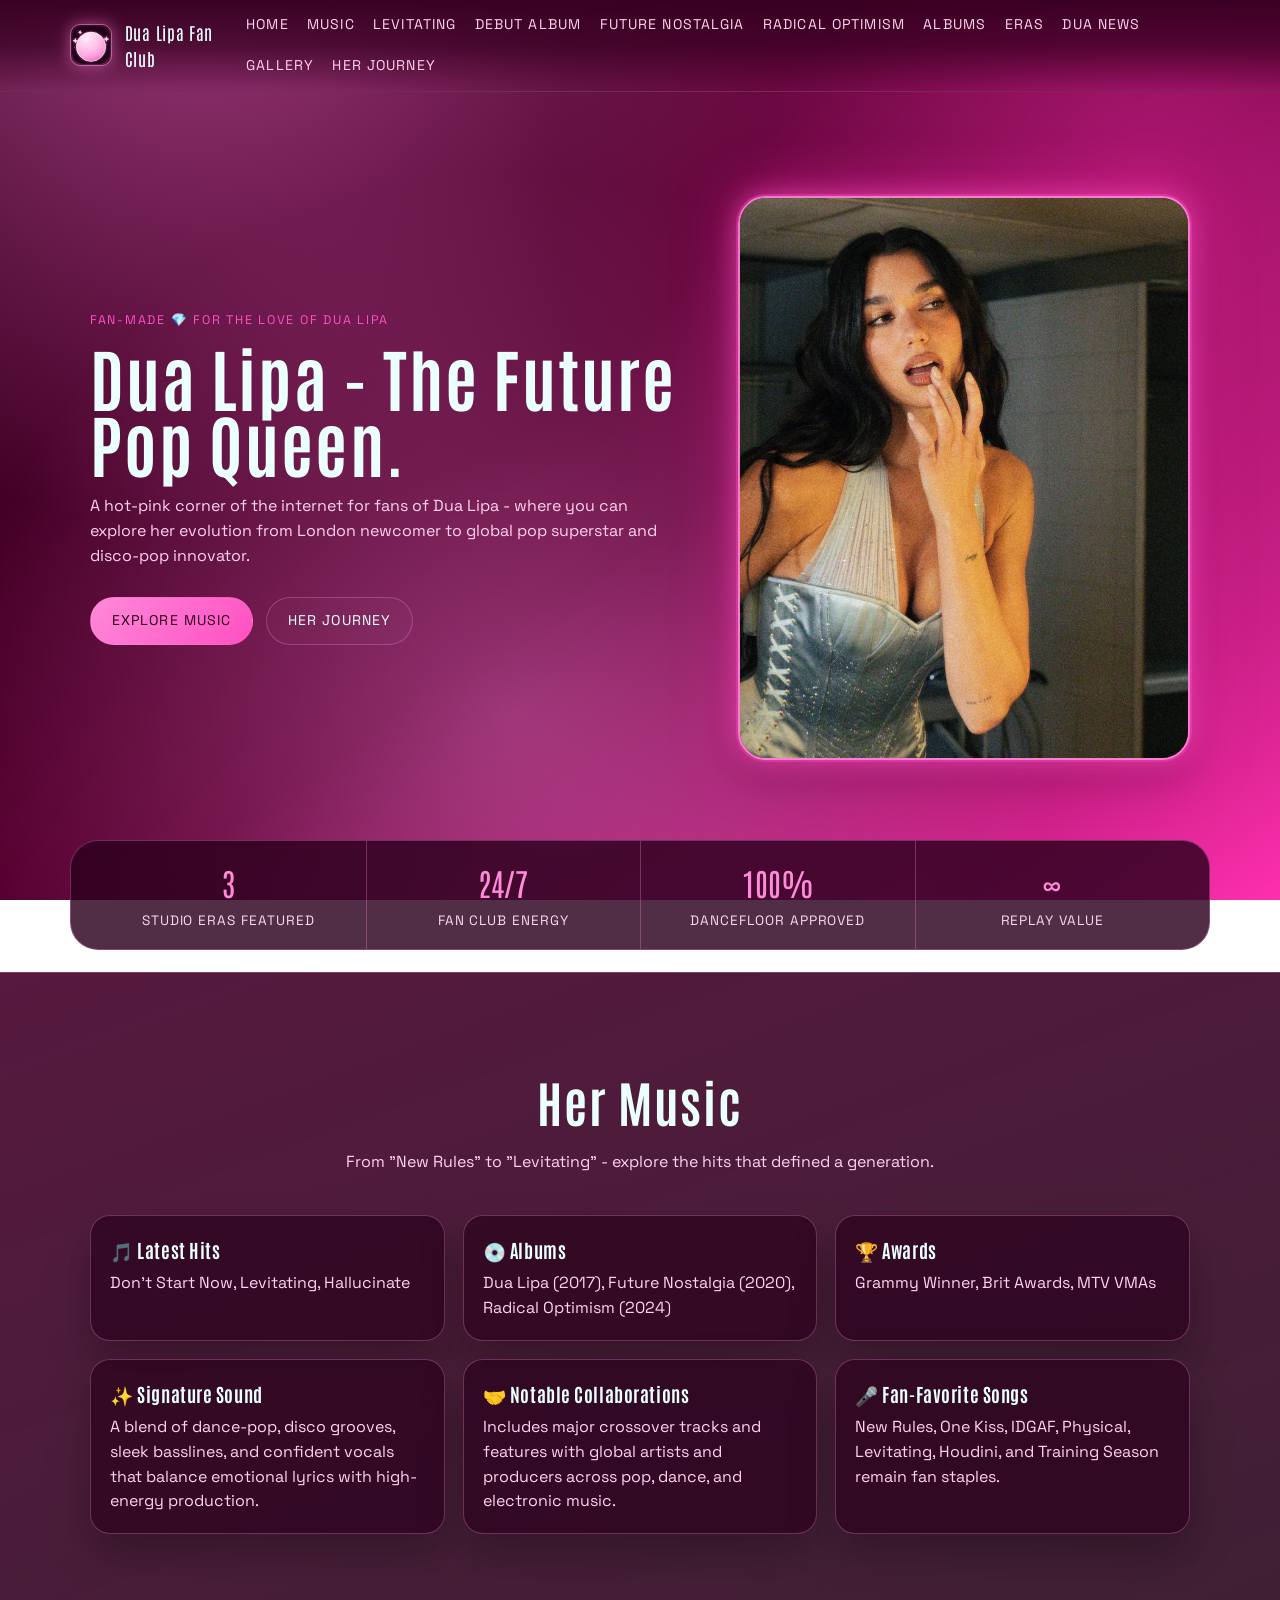
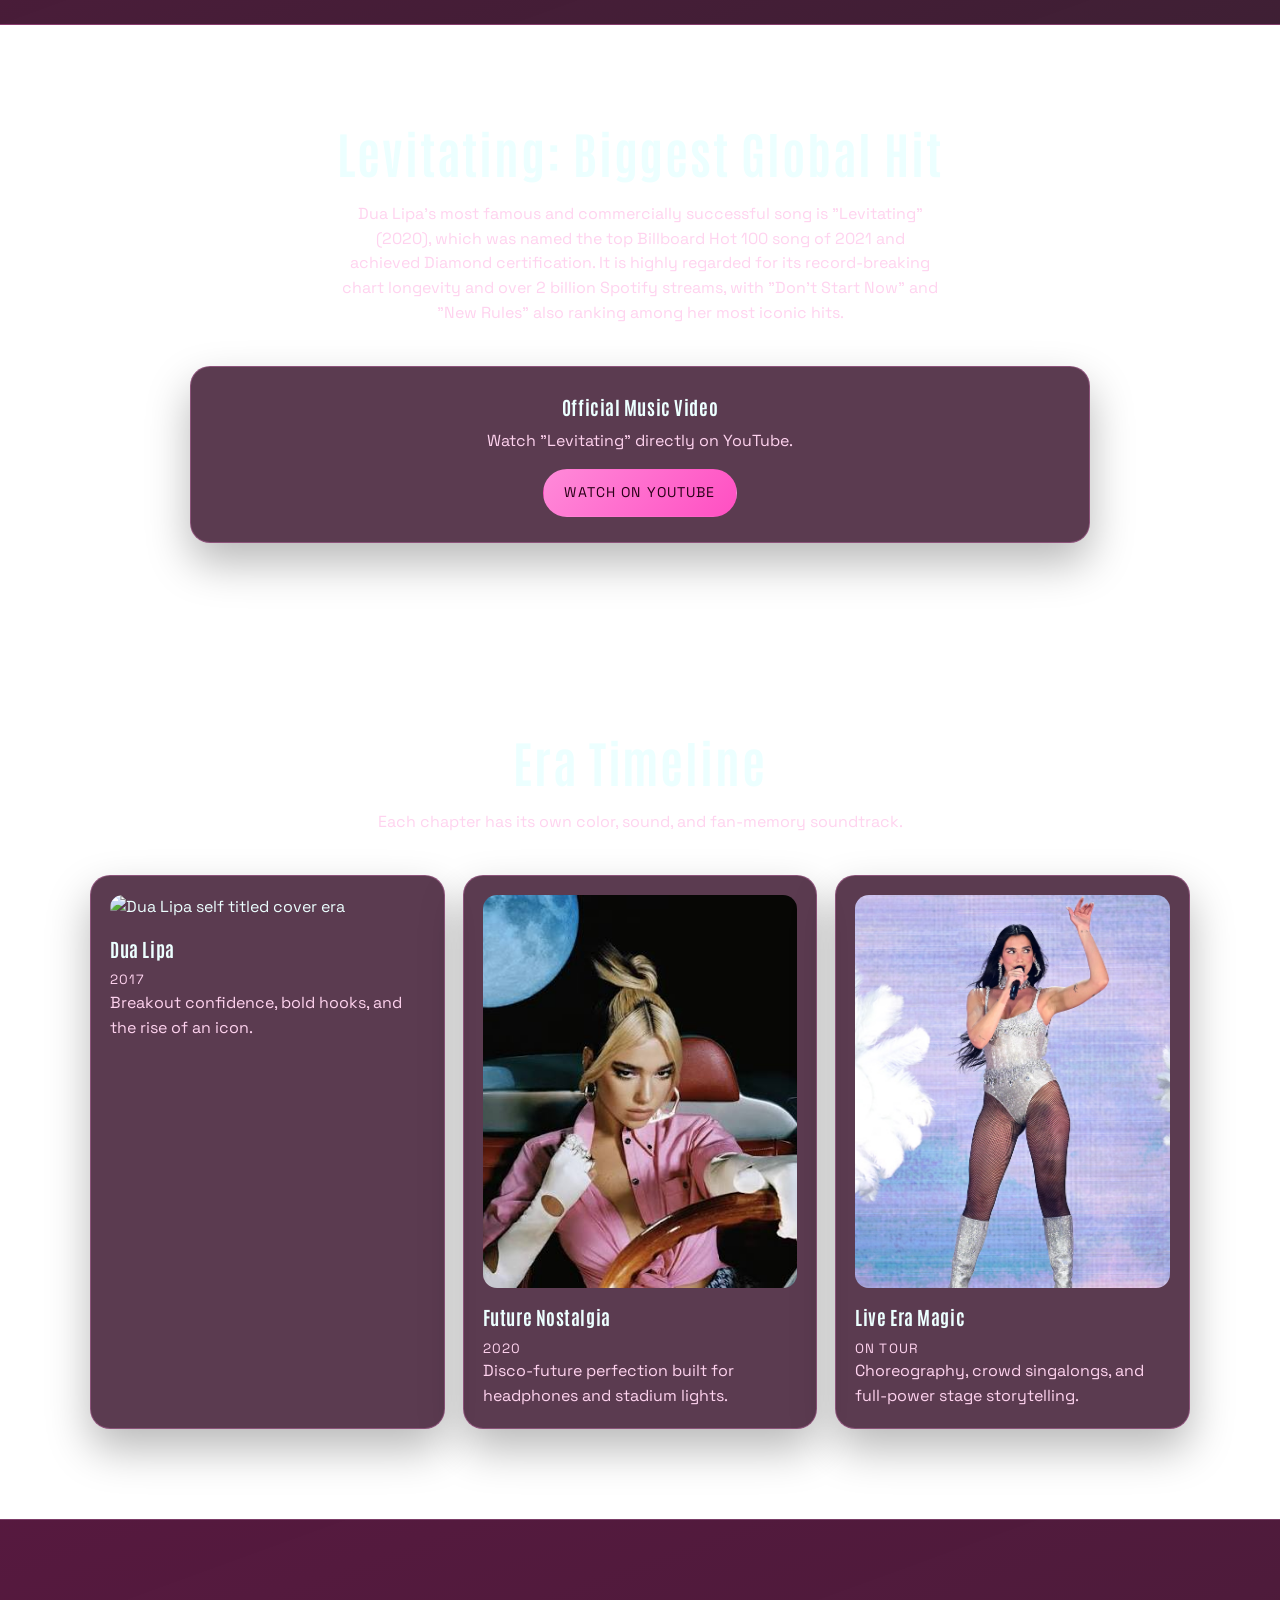
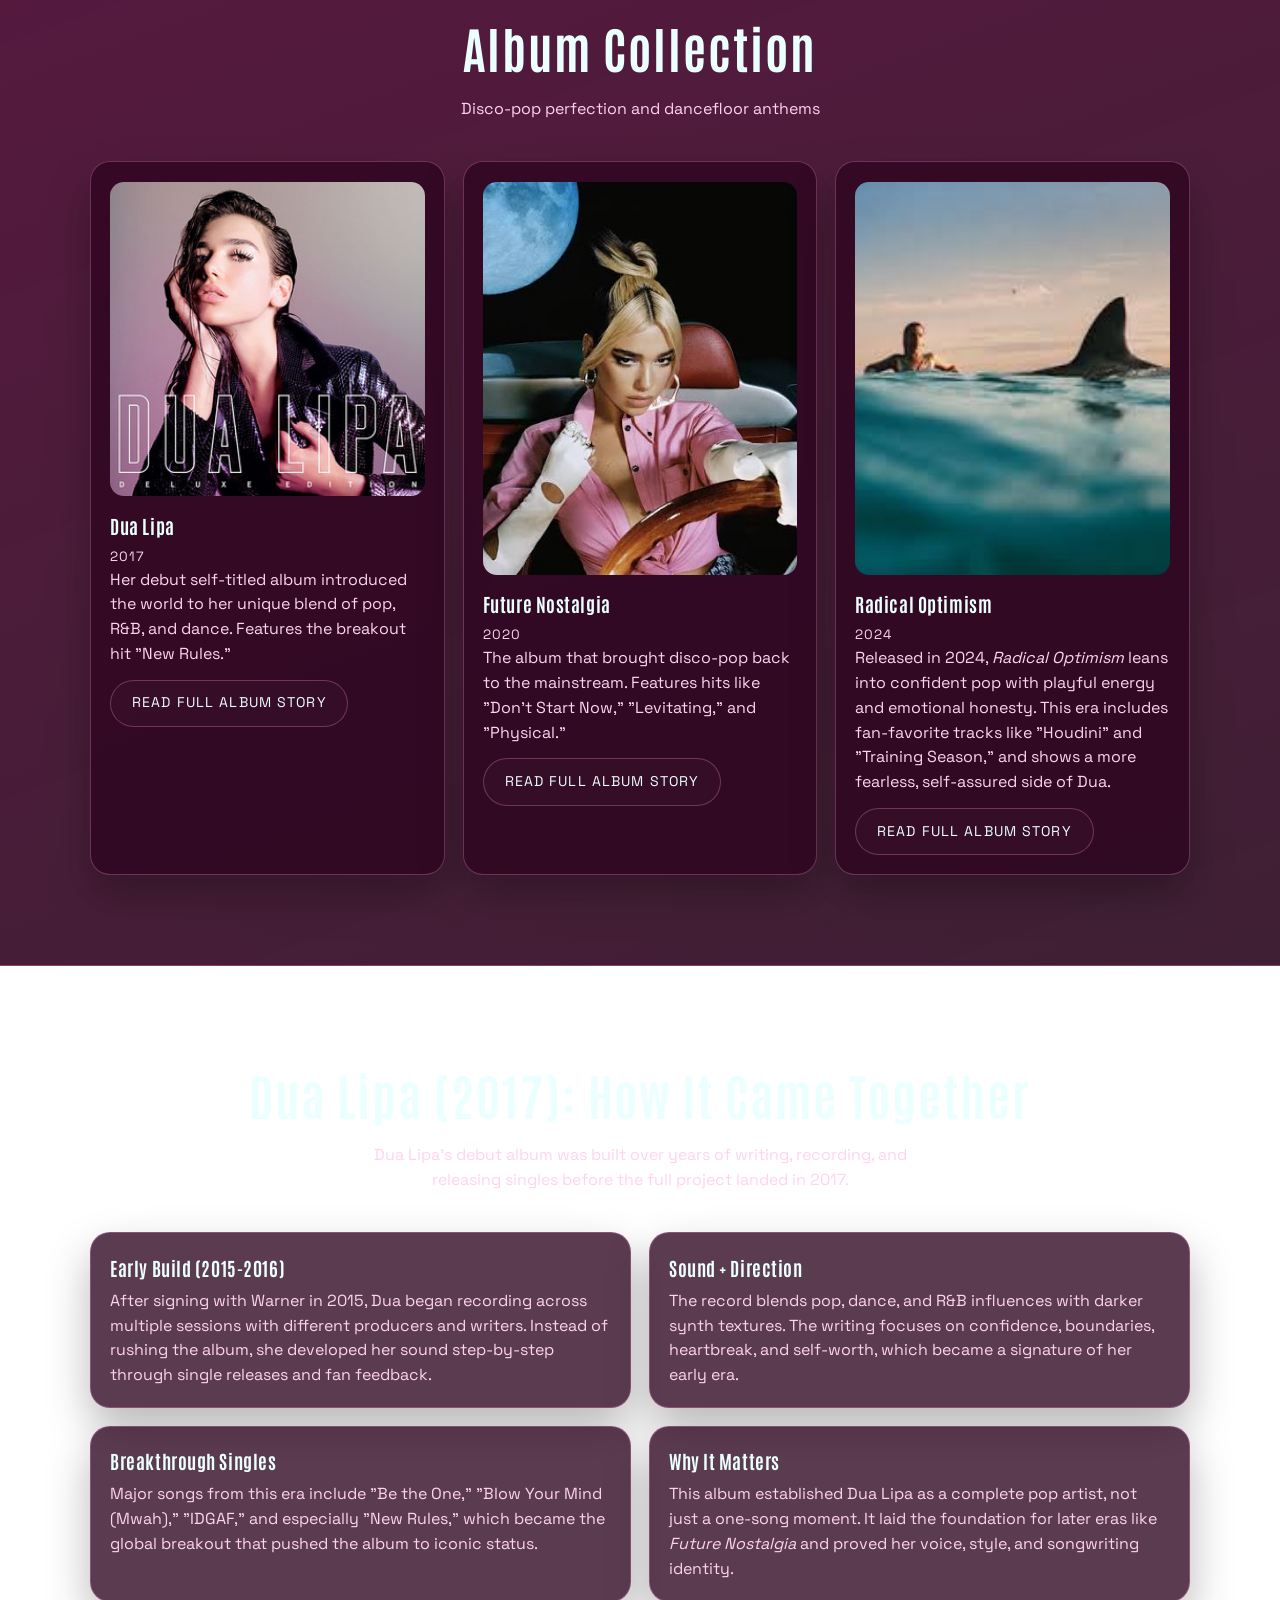
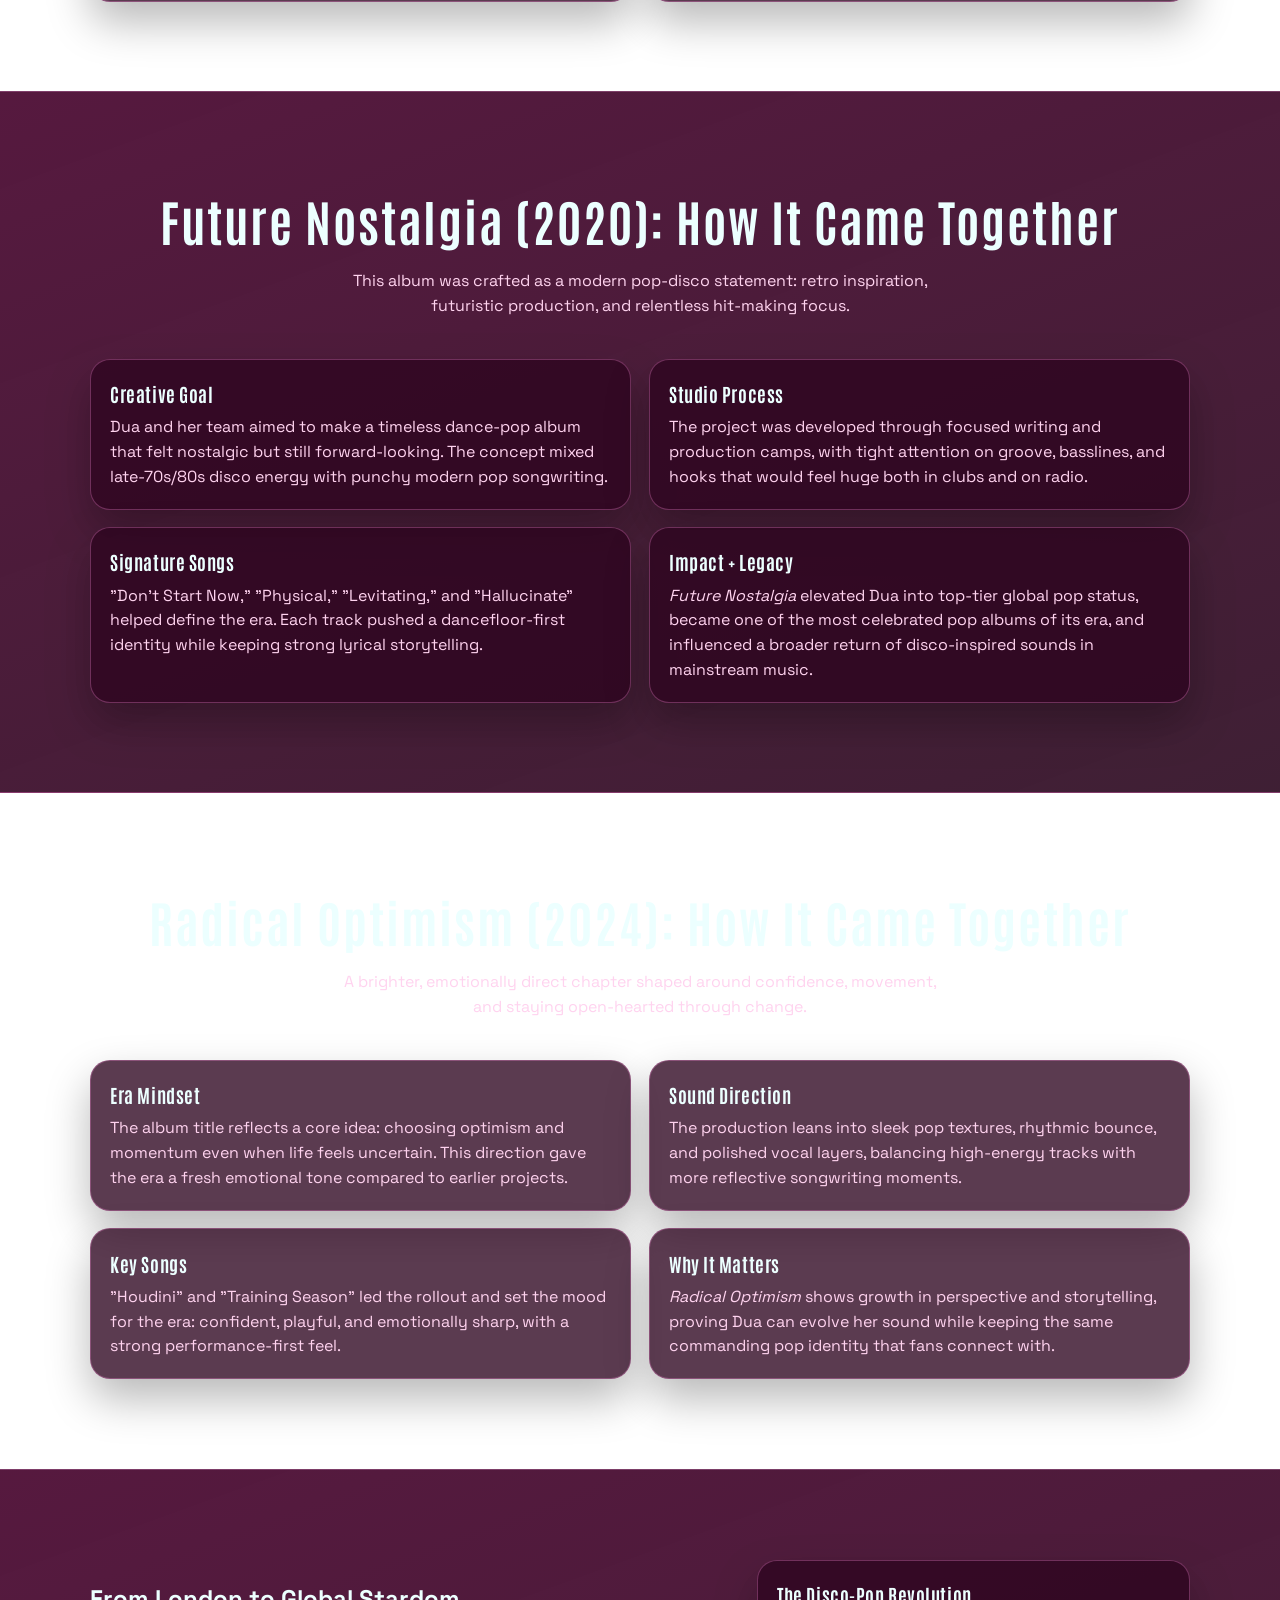
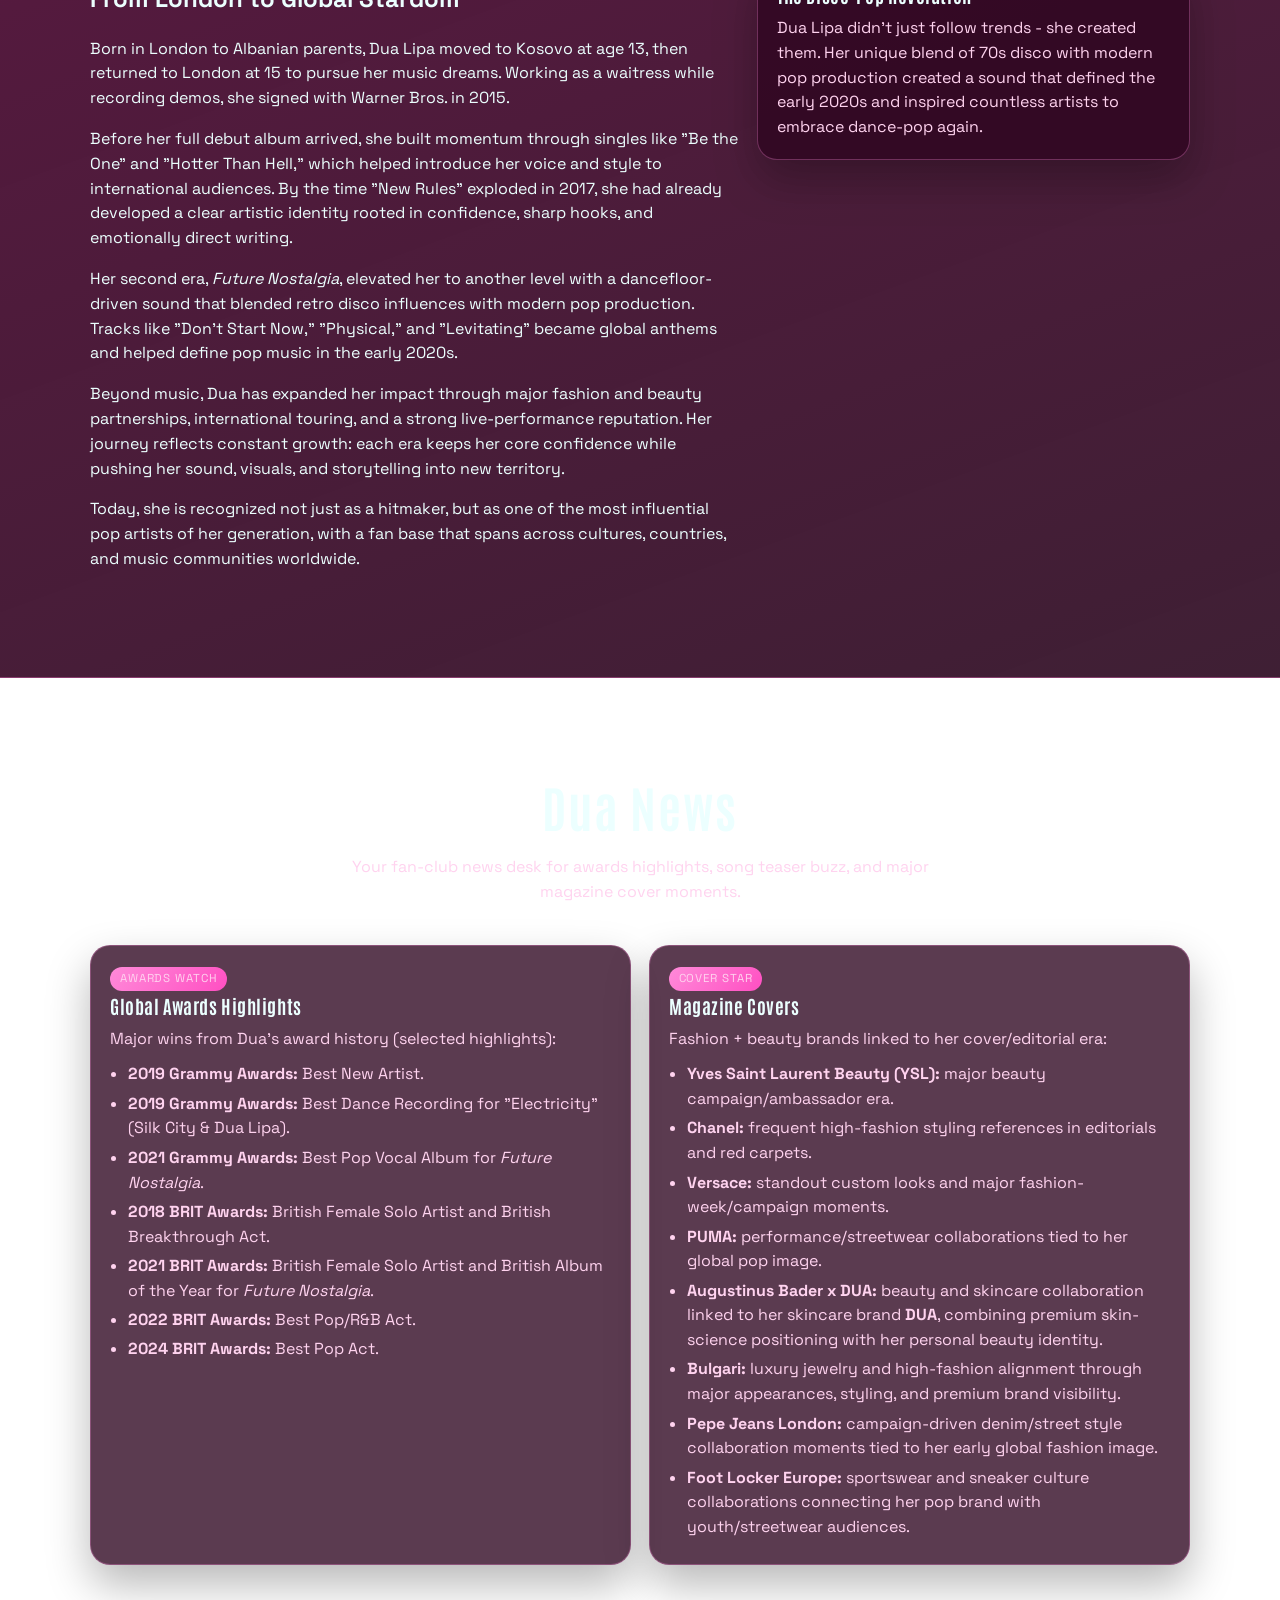
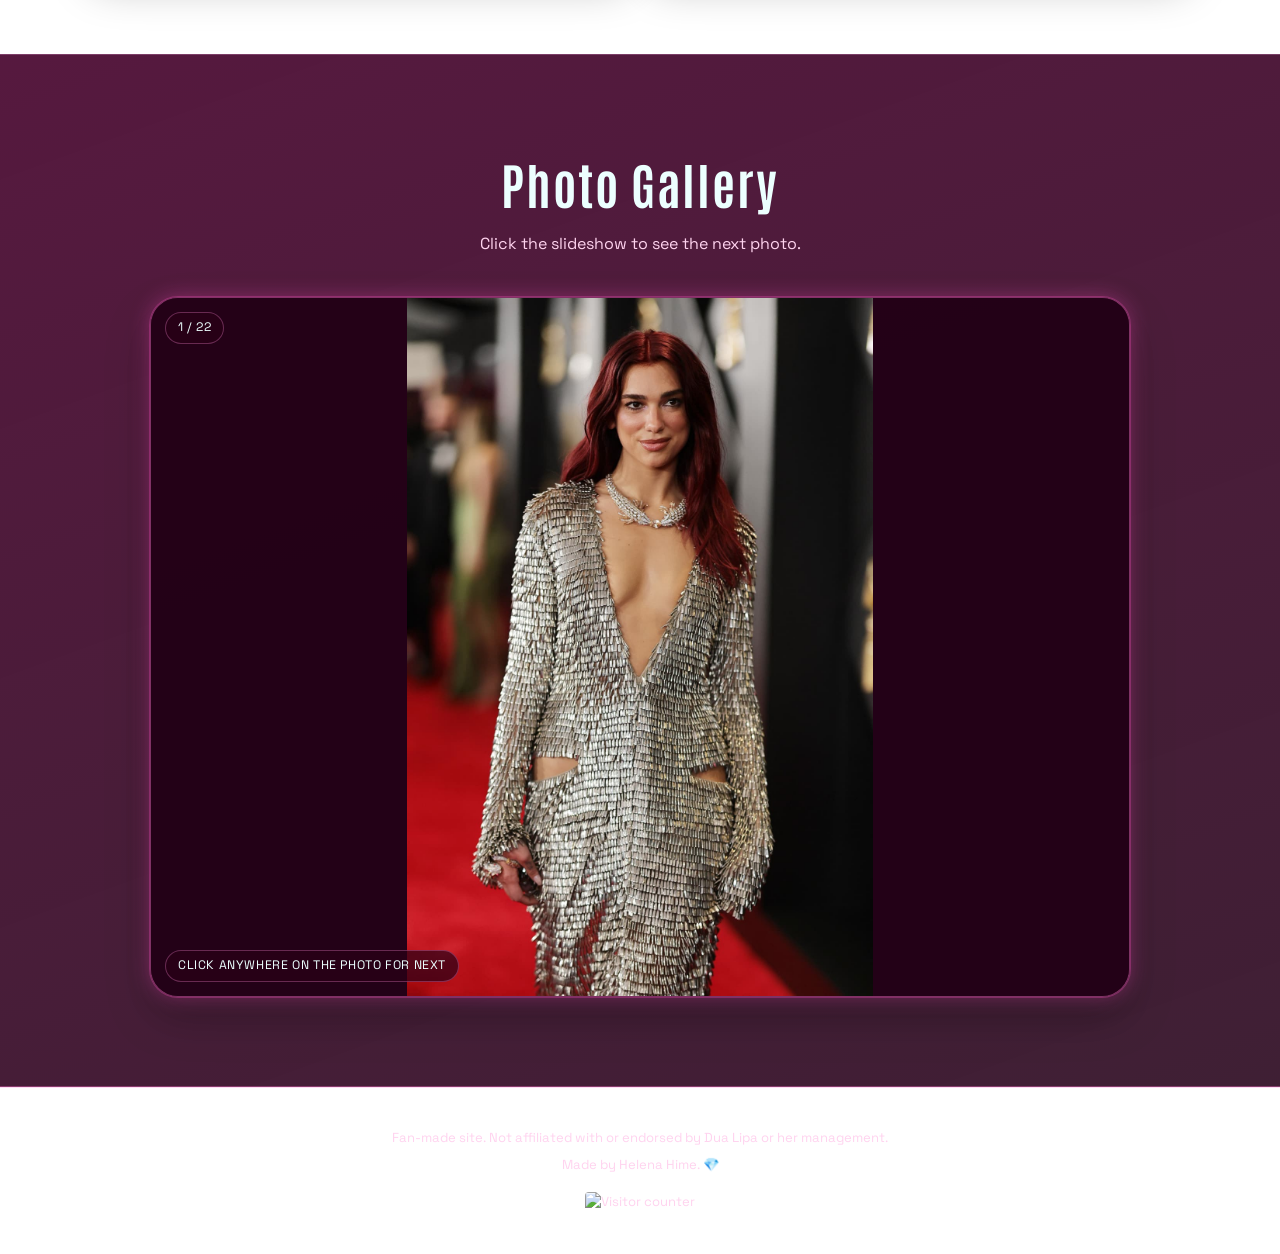
==== dua-lipa-fan-club.html @ 4084bbfb "Launch Dua Lipa fan club site Co-Authored-By: Claude Sonnet 4.6 <noreply@anthropic.com>" ====
<!DOCTYPE html>
<html lang="en">
  <head>
    <meta charset="UTF-8" />
    <meta name="viewport" content="width=device-width, initial-scale=1" />
    <title>Dua Lipa Fan Club</title>
    <meta
      name="description"
      content="A turquoise blue fan-made home for Dua Lipa fans. Explore her music journey, albums, and join the global fan community."
    />
    <link rel="icon" type="image/svg+xml" href="dua-lipa-symbol.svg" />
    <link rel="preconnect" href="https://fonts.googleapis.com" />
    <link rel="preconnect" href="https://fonts.gstatic.com" crossorigin />
    <link
      href="https://fonts.googleapis.com/css2?family=Antonio:wght@400;600;700&family=Space+Grotesk:wght@400;500;700&display=swap"
      rel="stylesheet"
    />
    <link rel="stylesheet" href="dua-lipa-styles.css" />
  </head>
  <body>
    <header class="site-header">
      <div class="container header-inner">
        <div class="logo">
          <img class="logo-mark" src="dua-lipa-symbol.svg" alt="Disco ball icon" />
          <span class="logo-text">Dua Lipa Fan Club</span>
        </div>
        <nav class="nav">
          <a href="#home">Home</a>
          <a href="#music">Music</a>
          <a href="#levitating">Levitating</a>
          <a href="#self-titled-info">Debut Album</a>
          <a href="#future-nostalgia-info">Future Nostalgia</a>
          <a href="#radical-optimism-info">Radical Optimism</a>
          <a href="#albums">Albums</a>
          <a href="#eras">Eras</a>
          <a href="#dua-news">Dua News</a>
          <a href="#gallery">Gallery</a>
          <a href="#journey">Her Journey</a>
        </nav>
      </div>
    </header>

    <main>
      <!-- Hero -->
      <section id="home" class="hero">
        <div class="container hero-inner">
          <div class="hero-text">
            <p class="eyebrow">Fan-made 💎 For the love of Dua Lipa</p>
            <h1>Dua Lipa - The Future Pop Queen.</h1>
            <p class="hero-subtitle">
              A hot-pink corner of the internet for fans of Dua Lipa - where you can explore her
              evolution from London newcomer to global pop superstar and disco-pop innovator.
            </p>
            <div class="hero-actions">
              <a href="#music" class="btn btn-primary">Explore Music</a>
              <a href="#journey" class="btn btn-ghost">Her Journey</a>
            </div>
          </div>
          <div class="hero-card">
            <div class="hero-image">
              <img
                src="newduapic.jpg"
                alt="Dua Lipa"
              />
            </div>
          </div>
        </div>
      </section>

      <section class="hype-strip">
        <div class="container hype-strip-inner">
          <article class="hype-item">
            <p class="hype-value">3</p>
            <p class="hype-label">Studio Eras Featured</p>
          </article>
          <article class="hype-item">
            <p class="hype-value">24/7</p>
            <p class="hype-label">Fan Club Energy</p>
          </article>
          <article class="hype-item">
            <p class="hype-value">100%</p>
            <p class="hype-label">Dancefloor Approved</p>
          </article>
          <article class="hype-item">
            <p class="hype-value">∞</p>
            <p class="hype-label">Replay Value</p>
          </article>
        </div>
      </section>

      <!-- Music Section -->
      <section id="music" class="section section-alt">
        <div class="container">
          <div class="section-header">
            <h2>Her Music</h2>
            <p>
              From "New Rules" to "Levitating" - explore the hits that defined a generation.
            </p>
          </div>
          <div class="music-grid">
            <div class="music-card">
              <h3>🎵 Latest Hits</h3>
              <p>Don't Start Now, Levitating, Hallucinate</p>
            </div>
            <div class="music-card">
              <h3>💿 Albums</h3>
              <p>Dua Lipa (2017), Future Nostalgia (2020), Radical Optimism (2024)</p>
            </div>
            <div class="music-card">
              <h3>🏆 Awards</h3>
              <p>Grammy Winner, Brit Awards, MTV VMAs</p>
            </div>
            <div class="music-card">
              <h3>✨ Signature Sound</h3>
              <p>
                A blend of dance-pop, disco grooves, sleek basslines, and confident vocals
                that balance emotional lyrics with high-energy production.
              </p>
            </div>
            <div class="music-card">
              <h3>🤝 Notable Collaborations</h3>
              <p>
                Includes major crossover tracks and features with global artists and
                producers across pop, dance, and electronic music.
              </p>
            </div>
            <div class="music-card">
              <h3>🎤 Fan-Favorite Songs</h3>
              <p>
                New Rules, One Kiss, IDGAF, Physical, Levitating, Houdini,
                and Training Season remain fan staples.
              </p>
            </div>
          </div>
        </div>
      </section>

      <section id="levitating" class="section">
        <div class="container">
          <div class="section-header">
            <h2>Levitating: Biggest Global Hit</h2>
            <p>
              Dua Lipa's most famous and commercially successful song is "Levitating" (2020), which was named the top Billboard Hot 100 song of 2021 and achieved Diamond certification. It is highly regarded for its record-breaking chart longevity and over 2 billion Spotify streams, with "Don't Start Now" and "New Rules" also ranking among her most iconic hits.
            </p>
          </div>
          <div class="video-feature">
            <div class="video-link-card">
              <h3>Official Music Video</h3>
              <p>Watch "Levitating" directly on YouTube.</p>
              <a
                class="btn btn-primary"
                href="https://www.youtube.com/watch?v=TUVcZfQe-Kw"
                target="_blank"
                rel="noopener noreferrer"
              >
                Watch on YouTube
              </a>
            </div>
          </div>
        </div>
      </section>

      <!-- Eras -->
      <section id="eras" class="section">
        <div class="container">
          <div class="section-header">
            <h2>Era Timeline</h2>
            <p>Each chapter has its own color, sound, and fan-memory soundtrack.</p>
          </div>
          <div class="era-grid">
            <article class="era-card">
              <img class="self-titled-cover" src="dualipaselftitledera.JPG" alt="Dua Lipa self titled cover era" />
              <h3>Dua Lipa</h3>
              <p class="album-year">2017</p>
              <p>Breakout confidence, bold hooks, and the rise of an icon.</p>
            </article>
            <article class="era-card">
              <img src="futurenostalgia.JPG" alt="Future Nostalgia era cover" />
              <h3>Future Nostalgia</h3>
              <p class="album-year">2020</p>
              <p>Disco-future perfection built for headphones and stadium lights.</p>
            </article>
            <article class="era-card">
              <img src="liveera.JPG" alt="Dua Lipa live era performance" />
              <h3>Live Era Magic</h3>
              <p class="album-year">On Tour</p>
              <p>Choreography, crowd singalongs, and full-power stage storytelling.</p>
            </article>
          </div>
        </div>
      </section>

      <!-- Albums -->
      <section id="albums" class="section section-alt">
        <div class="container">
          <div class="section-header">
            <h2>Album Collection</h2>
            <p>Disco-pop perfection and dancefloor anthems</p>
          </div>
          <div class="album-grid">
            <article class="card album-card">
              <img class="album-dua-cover" src="dualipa2017.jpg" alt="Dua Lipa" />
              <h3>Dua Lipa</h3>
              <p class="album-year">2017</p>
              <p>
                Her debut self-titled album introduced the world to her unique blend of pop, 
                R&B, and dance. Features the breakout hit "New Rules."
              </p>
              <p>
                <a class="btn btn-ghost album-story-link" href="#self-titled-info">Read Full Album Story</a>
              </p>
            </article>
            <article class="card album-card">
              <img src="futurenostalgia.JPG" alt="Future Nostalgia" />
              <h3>Future Nostalgia</h3>
              <p class="album-year">2020</p>
              <p>
                The album that brought disco-pop back to the mainstream. Features hits like 
                "Don't Start Now," "Levitating," and "Physical."
              </p>
              <p>
                <a class="btn btn-ghost album-story-link" href="#future-nostalgia-info">Read Full Album Story</a>
              </p>
            </article>
            <article class="card album-card">
              <img src="radicaloptimism.jpg" alt="Radical Optimism" />
              <h3>Radical Optimism</h3>
              <p class="album-year">2024</p>
              <p>
                Released in 2024, <em>Radical Optimism</em> leans into confident pop with
                playful energy and emotional honesty. This era includes fan-favorite tracks like
                "Houdini" and "Training Season," and shows a more fearless, self-assured side of Dua.
              </p>
              <p>
                <a class="btn btn-ghost album-story-link" href="#radical-optimism-info">Read Full Album Story</a>
              </p>
            </article>
          </div>
        </div>
      </section>

      <section id="self-titled-info" class="section">
        <div class="container">
          <div class="section-header">
            <h2>Dua Lipa (2017): How It Came Together</h2>
            <p>
              Dua Lipa's debut album was built over years of writing, recording, and releasing singles before the full project landed in 2017.
            </p>
          </div>
          <div class="album-story-grid">
            <article class="story-card">
              <h3>Early Build (2015-2016)</h3>
              <p>
                After signing with Warner in 2015, Dua began recording across multiple sessions with different producers and writers. Instead of rushing the album, she developed her sound step-by-step through single releases and fan feedback.
              </p>
            </article>
            <article class="story-card">
              <h3>Sound + Direction</h3>
              <p>
                The record blends pop, dance, and R&amp;B influences with darker synth textures. The writing focuses on confidence, boundaries, heartbreak, and self-worth, which became a signature of her early era.
              </p>
            </article>
            <article class="story-card">
              <h3>Breakthrough Singles</h3>
              <p>
                Major songs from this era include "Be the One," "Blow Your Mind (Mwah)," "IDGAF," and especially "New Rules," which became the global breakout that pushed the album to iconic status.
              </p>
            </article>
            <article class="story-card">
              <h3>Why It Matters</h3>
              <p>
                This album established Dua Lipa as a complete pop artist, not just a one-song moment. It laid the foundation for later eras like <em>Future Nostalgia</em> and proved her voice, style, and songwriting identity.
              </p>
            </article>
          </div>
        </div>
      </section>

      <section id="future-nostalgia-info" class="section section-alt">
        <div class="container">
          <div class="section-header">
            <h2>Future Nostalgia (2020): How It Came Together</h2>
            <p>
              This album was crafted as a modern pop-disco statement: retro inspiration, futuristic production, and relentless hit-making focus.
            </p>
          </div>
          <div class="album-story-grid">
            <article class="story-card">
              <h3>Creative Goal</h3>
              <p>
                Dua and her team aimed to make a timeless dance-pop album that felt nostalgic but still forward-looking. The concept mixed late-70s/80s disco energy with punchy modern pop songwriting.
              </p>
            </article>
            <article class="story-card">
              <h3>Studio Process</h3>
              <p>
                The project was developed through focused writing and production camps, with tight attention on groove, basslines, and hooks that would feel huge both in clubs and on radio.
              </p>
            </article>
            <article class="story-card">
              <h3>Signature Songs</h3>
              <p>
                "Don't Start Now," "Physical," "Levitating," and "Hallucinate" helped define the era. Each track pushed a dancefloor-first identity while keeping strong lyrical storytelling.
              </p>
            </article>
            <article class="story-card">
              <h3>Impact + Legacy</h3>
              <p>
                <em>Future Nostalgia</em> elevated Dua into top-tier global pop status, became one of the most celebrated pop albums of its era, and influenced a broader return of disco-inspired sounds in mainstream music.
              </p>
            </article>
          </div>
        </div>
      </section>

      <section id="radical-optimism-info" class="section">
        <div class="container">
          <div class="section-header">
            <h2>Radical Optimism (2024): How It Came Together</h2>
            <p>
              A brighter, emotionally direct chapter shaped around confidence, movement, and staying open-hearted through change.
            </p>
          </div>
          <div class="album-story-grid">
            <article class="story-card">
              <h3>Era Mindset</h3>
              <p>
                The album title reflects a core idea: choosing optimism and momentum even when life feels uncertain. This direction gave the era a fresh emotional tone compared to earlier projects.
              </p>
            </article>
            <article class="story-card">
              <h3>Sound Direction</h3>
              <p>
                The production leans into sleek pop textures, rhythmic bounce, and polished vocal layers, balancing high-energy tracks with more reflective songwriting moments.
              </p>
            </article>
            <article class="story-card">
              <h3>Key Songs</h3>
              <p>
                "Houdini" and "Training Season" led the rollout and set the mood for the era: confident, playful, and emotionally sharp, with a strong performance-first feel.
              </p>
            </article>
            <article class="story-card">
              <h3>Why It Matters</h3>
              <p>
                <em>Radical Optimism</em> shows growth in perspective and storytelling, proving Dua can evolve her sound while keeping the same commanding pop identity that fans connect with.
              </p>
            </article>
          </div>
        </div>
      </section>

      <!-- Her Journey -->
      <section id="journey" class="section section-alt">
        <div class="container two-column">
          <div>
            <h2>From London to Global Stardom</h2>
            <p>
              Born in London to Albanian parents, Dua Lipa moved to Kosovo at age 13, 
              then returned to London at 15 to pursue her music dreams. Working as a waitress 
              while recording demos, she signed with Warner Bros. in 2015.
            </p>
            <p>
              Before her full debut album arrived, she built momentum through singles like
              "Be the One" and "Hotter Than Hell," which helped introduce her voice and style
              to international audiences. By the time "New Rules" exploded in 2017, she had
              already developed a clear artistic identity rooted in confidence, sharp hooks,
              and emotionally direct writing.
            </p>
            <p>
              Her second era, <em>Future Nostalgia</em>, elevated her to another level with a
              dancefloor-driven sound that blended retro disco influences with modern pop
              production. Tracks like "Don't Start Now," "Physical," and "Levitating" became
              global anthems and helped define pop music in the early 2020s.
            </p>
            <p>
              Beyond music, Dua has expanded her impact through major fashion and beauty
              partnerships, international touring, and a strong live-performance reputation.
              Her journey reflects constant growth: each era keeps her core confidence while
              pushing her sound, visuals, and storytelling into new territory.
            </p>
            <p>
              Today, she is recognized not just as a hitmaker, but as one of the most
              influential pop artists of her generation, with a fan base that spans across
              cultures, countries, and music communities worldwide.
            </p>
          </div>
          <div class="highlight-card">
            <h3>The Disco-Pop Revolution</h3>
            <p>
              Dua Lipa didn't just follow trends - she created them. Her unique blend of 
              70s disco with modern pop production created a sound that defined the early 2020s 
              and inspired countless artists to embrace dance-pop again.
            </p>
          </div>
        </div>
      </section>

      <section id="dua-news" class="section">
        <div class="container">
          <div class="section-header">
            <h2>Dua News</h2>
            <p>
              Your fan-club news desk for awards highlights, song teaser buzz, and major magazine cover moments.
            </p>
          </div>
          <div class="news-grid">
            <article class="news-card">
              <p class="news-tag">Awards Watch</p>
              <h3>Global Awards Highlights</h3>
              <p>Major wins from Dua's award history (selected highlights):</p>
              <ul class="news-list">
                <li><strong>2019 Grammy Awards:</strong> Best New Artist.</li>
                <li><strong>2019 Grammy Awards:</strong> Best Dance Recording for "Electricity" (Silk City & Dua Lipa).</li>
                <li><strong>2021 Grammy Awards:</strong> Best Pop Vocal Album for <em>Future Nostalgia</em>.</li>
                <li><strong>2018 BRIT Awards:</strong> British Female Solo Artist and British Breakthrough Act.</li>
                <li><strong>2021 BRIT Awards:</strong> British Female Solo Artist and British Album of the Year for <em>Future Nostalgia</em>.</li>
                <li><strong>2022 BRIT Awards:</strong> Best Pop/R&amp;B Act.</li>
                <li><strong>2024 BRIT Awards:</strong> Best Pop Act.</li>
              </ul>
            </article>
            <article class="news-card">
              <p class="news-tag">Cover Star</p>
              <h3>Magazine Covers</h3>
              <p>Fashion + beauty brands linked to her cover/editorial era:</p>
              <ul class="news-list">
                <li><strong>Yves Saint Laurent Beauty (YSL):</strong> major beauty campaign/ambassador era.</li>
                <li><strong>Chanel:</strong> frequent high-fashion styling references in editorials and red carpets.</li>
                <li><strong>Versace:</strong> standout custom looks and major fashion-week/campaign moments.</li>
                <li><strong>PUMA:</strong> performance/streetwear collaborations tied to her global pop image.</li>
                <li><strong>Augustinus Bader x DUA:</strong> beauty and skincare collaboration linked to her skincare brand <strong>DUA</strong>, combining premium skin-science positioning with her personal beauty identity.</li>
                <li><strong>Bulgari:</strong> luxury jewelry and high-fashion alignment through major appearances, styling, and premium brand visibility.</li>
                <li><strong>Pepe Jeans London:</strong> campaign-driven denim/street style collaboration moments tied to her early global fashion image.</li>
                <li><strong>Foot Locker Europe:</strong> sportswear and sneaker culture collaborations connecting her pop brand with youth/streetwear audiences.</li>
              </ul>
            </article>
          </div>
        </div>
      </section>

      <!-- Gallery -->
      <section id="gallery" class="section section-alt">
        <div class="container">
          <div class="section-header">
            <h2>Photo Gallery</h2>
            <p>
              Click the slideshow to see the next photo.
            </p>
          </div>
          <div id="gallery-slideshow" class="gallery-slideshow" tabindex="0" role="button" aria-label="Next gallery photo">
            <img class="gallery-slide is-active" src="dualipa.JPG" alt="Dua Lipa portrait" />
            <img class="gallery-slide" src="futurenostalgia.JPG" alt="Future Nostalgia era" />
            <img class="gallery-slide" src="photogallery0.jpg" alt="Dua Lipa gallery photo 1" />
            <img class="gallery-slide" src="photogallery1.jpg" alt="Dua Lipa gallery photo 2" />
            <img class="gallery-slide" src="photogallery2.jpg" alt="Dua Lipa gallery photo 3" />
            <img class="gallery-slide" src="JPEG image.JPEG" alt="Dua Lipa new gallery photo 4" />
            <img class="gallery-slide" src="JPEG image 2.JPEG" alt="Dua Lipa new gallery photo 5" />
            <img class="gallery-slide" src="JPEG image 3.JPEG" alt="Dua Lipa new gallery photo 6" />
            <img class="gallery-slide" src="JPEG image 4.JPEG" alt="Dua Lipa new gallery photo 7" />
            <img class="gallery-slide" src="JPEG image 5.JPEG" alt="Dua Lipa new gallery photo 8" />
            <img class="gallery-slide" src="JPEG image 6.JPEG" alt="Dua Lipa new gallery photo 9" />
            <img class="gallery-slide" src="JPEG image 7.JPEG" alt="Dua Lipa new gallery photo 10" />
            <img class="gallery-slide" src="JPEG image 8.JPEG" alt="Dua Lipa new gallery photo 11" />
            <img class="gallery-slide" src="JPEG image 9.JPEG" alt="Dua Lipa new gallery photo 12" />
            <img class="gallery-slide" src="JPEG image 10.JPEG" alt="Dua Lipa new gallery photo 13" />
            <img class="gallery-slide" src="JPEG image 11.JPEG" alt="Dua Lipa new gallery photo 14" />
            <img class="gallery-slide" src="JPEG image 12.JPEG" alt="Dua Lipa new gallery photo 15" />
            <img class="gallery-slide" src="JPEG image 13.JPEG" alt="Dua Lipa new gallery photo 16" />
            <img class="gallery-slide" src="JPEG image 14.JPEG" alt="Dua Lipa new gallery photo 17" />
            <img class="gallery-slide" src="JPEG image 15.JPEG" alt="Dua Lipa new gallery photo 18" />
            <img class="gallery-slide" src="JPEG image 16.JPEG" alt="Dua Lipa new gallery photo 19" />
            <img class="gallery-slide" src="JPEG image 17.JPEG" alt="Dua Lipa new gallery photo 20" />
            <p id="gallery-counter" class="gallery-counter">1 / 22</p>
            <p class="gallery-hint">Click anywhere on the photo for next</p>
          </div>
        </div>
      </section>

    </main>

    <footer class="site-footer">
      <div class="container footer-inner">
        <p class="small">
          Fan-made site. Not affiliated with or endorsed by Dua Lipa or her management.
        </p>
        <p class="small">
          Made by Helena Hime. 💎
        </p>
        <p class="small" style="margin-top: 0.6rem;">
          <img
            src="https://hits.seeyoufarm.com/api/count/incr/badge.svg?url=https%3A%2F%2Fhelenahimelinosilva-byte.github.io%2Fdualipafanclub&count_bg=%23FF4FC2&title_bg=%232A0018&icon=heart&icon_color=%23FFFFFF&title=visitors&edge_flat=true"
            alt="Visitor counter"
            style="height: 22px; display: inline-block; vertical-align: middle; border-radius: 4px;"
          />
        </p>
      </div>
    </footer>

    <script>
      (function () {
        const slideshow = document.getElementById("gallery-slideshow");
        if (!slideshow) return;
        const slides = Array.from(slideshow.querySelectorAll(".gallery-slide"));
        const counter = document.getElementById("gallery-counter");
        let current = 0;

        function render() {
          slides.forEach((slide, index) => {
            slide.classList.toggle("is-active", index === current);
          });
          if (counter) {
            counter.textContent = (current + 1) + " / " + slides.length;
          }
        }

        function nextSlide() {
          current = (current + 1) % slides.length;
          render();
        }

        slideshow.addEventListener("click", nextSlide);
        slideshow.addEventListener("keydown", function (event) {
          if (event.key === "Enter" || event.key === " ") {
            event.preventDefault();
            nextSlide();
          }
        });
      })();
    </script>
  </body>
</html>
---- dua-lipa-styles.css ----
:root {
  --bg-deep: #2a0018;
  --bg-mid: #5c0033;
  --bg-pop: #ff2fae;
  --ink: #ecffff;
  --muted: #ffd3ef;
  --highlight: #ff8ad9;
  --highlight-strong: #ff4fc2;
  --panel: rgba(46, 5, 31, 0.78);
  --panel-alt: rgba(74, 8, 48, 0.72);
  --line: rgba(255, 138, 217, 0.3);
  --radius-lg: 20px;
  --radius-xl: 28px;
  --shadow-soft: 0 20px 44px rgba(0, 0, 0, 0.28);
  --max-width: 1140px;
}

*,
*::before,
*::after {
  box-sizing: border-box;
}

html,
body {
  margin: 0;
  padding: 0;
}

body {
  font-family: "Space Grotesk", "Trebuchet MS", sans-serif;
  color: var(--ink);
  background:
    radial-gradient(circle at 15% -10%, rgba(255, 110, 210, 0.55), transparent 42%),
    radial-gradient(circle at 90% 20%, rgba(255, 45, 174, 0.5), transparent 44%),
    radial-gradient(circle at 40% 80%, rgba(255, 150, 230, 0.35), transparent 52%),
    linear-gradient(145deg, var(--bg-deep) 0%, var(--bg-mid) 55%, var(--bg-pop) 100%);
  background-attachment: fixed;
  line-height: 1.55;
  -webkit-font-smoothing: antialiased;
}

a {
  color: inherit;
  text-decoration: none;
}

img {
  max-width: 100%;
  display: block;
}

.container {
  width: 100%;
  max-width: var(--max-width);
  margin: 0 auto;
  padding: 0 1.25rem;
}

.site-header {
  position: sticky;
  top: 0;
  z-index: 30;
  backdrop-filter: blur(16px);
  background: linear-gradient(to bottom, rgba(55, 0, 33, 0.96), rgba(55, 0, 33, 0.72), transparent);
  border-bottom: 1px solid var(--line);
}

.header-inner {
  display: flex;
  align-items: center;
  justify-content: space-between;
  gap: 1.25rem;
  padding: 0.9rem 0;
}

.logo {
  display: flex;
  align-items: center;
  gap: 0.8rem;
}

.logo-mark {
  width: 42px;
  height: 42px;
  border-radius: 10px;
  object-fit: cover;
  box-shadow: 0 0 16px rgba(255, 122, 212, 0.55);
  border: 1px solid rgba(255, 200, 236, 0.5);
  flex: 0 0 auto;
}

.logo-text {
  font-family: "Antonio", "Impact", sans-serif;
  letter-spacing: 0.04em;
  font-size: 1.08rem;
}

.nav {
  display: flex;
  flex-wrap: wrap;
  gap: 1.15rem;
}

.nav a {
  font-size: 0.88rem;
  text-transform: uppercase;
  letter-spacing: 0.08em;
  color: var(--muted);
  transition: color 180ms ease;
}

.nav a:hover {
  color: var(--highlight);
}

.section {
  padding: 5.6rem 0;
  position: relative;
}

.section-alt {
  background: linear-gradient(160deg, rgba(68, 0, 42, 0.9), rgba(36, 0, 24, 0.88));
  border-top: 1px solid var(--line);
  border-bottom: 1px solid var(--line);
}

.hero {
  padding: 6.5rem 0 5rem;
}

.hero-inner {
  display: grid;
  grid-template-columns: minmax(280px, 1.15fr) minmax(240px, 0.85fr);
  align-items: center;
  gap: 2.3rem;
}

.eyebrow {
  font-size: 0.78rem;
  text-transform: uppercase;
  letter-spacing: 0.14em;
  color: var(--highlight-strong);
  margin: 0 0 0.9rem;
}

.hero h1 {
  margin: 0;
  font-family: "Antonio", "Impact", sans-serif;
  font-size: clamp(2.4rem, 7vw, 4.3rem);
  line-height: 0.95;
  letter-spacing: 0.03em;
}

.hero-subtitle {
  color: var(--muted);
  margin: 1.2rem 0 1.8rem;
  max-width: 58ch;
}

.hero-actions {
  display: flex;
  flex-wrap: wrap;
  gap: 0.8rem;
}

.btn {
  display: inline-flex;
  align-items: center;
  justify-content: center;
  border-radius: 999px;
  border: 1px solid transparent;
  font-size: 0.88rem;
  text-transform: uppercase;
  letter-spacing: 0.08em;
  padding: 0.74rem 1.3rem;
  transition: transform 180ms ease, background-color 180ms ease, border-color 180ms ease;
}

.btn:hover {
  transform: translateY(-2px);
}

.btn-primary {
  color: #2a0018;
  background: linear-gradient(130deg, var(--highlight), var(--highlight-strong));
}

.btn-ghost {
  border-color: var(--line);
  color: var(--ink);
  background: rgba(255, 255, 255, 0.02);
}

.hero-image {
  overflow: hidden;
  border-radius: var(--radius-xl);
  border: 2px solid rgba(255, 138, 217, 0.9);
  box-shadow:
    0 0 0 2px rgba(255, 79, 194, 0.35),
    0 0 26px rgba(255, 79, 194, 0.65),
    0 0 58px rgba(255, 47, 174, 0.55),
    var(--shadow-soft);
}

.hero-image img {
  aspect-ratio: 4 / 5;
  width: 100%;
  object-fit: cover;
}

.hype-strip {
  padding: 0 0 1.4rem;
}

.hype-strip-inner {
  border-radius: var(--radius-xl);
  background: rgba(44, 0, 30, 0.82);
  border: 1px solid var(--line);
  display: grid;
  grid-template-columns: repeat(4, minmax(120px, 1fr));
}

.hype-item {
  padding: 1.1rem;
  text-align: center;
}

.hype-item + .hype-item {
  border-left: 1px solid var(--line);
}

.hype-value {
  margin: 0;
  font-family: "Antonio", "Impact", sans-serif;
  font-size: 1.95rem;
  color: var(--highlight);
}

.hype-label {
  margin: 0.22rem 0 0;
  font-size: 0.85rem;
  text-transform: uppercase;
  letter-spacing: 0.07em;
  color: var(--muted);
}

.section-header {
  text-align: center;
  margin-bottom: 2.5rem;
}

.section-header h2 {
  font-family: "Antonio", "Impact", sans-serif;
  letter-spacing: 0.04em;
  font-size: clamp(2rem, 5vw, 3.1rem);
  margin: 0;
}

.section-header p {
  margin: 0.65rem auto 0;
  color: var(--muted);
  max-width: 60ch;
}

.music-grid,
.era-grid,
.album-grid,
.album-story-grid,
.news-grid,
.setlist-grid,
.fan-wall {
  display: grid;
  gap: 1.1rem;
}

.music-grid,
.era-grid,
.album-grid,
.setlist-grid,
.fan-wall {
  grid-template-columns: repeat(3, minmax(0, 1fr));
}

.album-story-grid,
.news-grid {
  grid-template-columns: repeat(2, minmax(0, 1fr));
}

.video-feature {
  max-width: 900px;
  margin: 0 auto;
}

.video-link-card {
  text-align: center;
  padding: 1.6rem;
  border-radius: var(--radius-lg);
  border: 1px solid var(--line);
  box-shadow: var(--shadow-soft);
  background: var(--panel);
}

.video-link-card h3 {
  margin: 0 0 0.45rem;
  font-family: "Antonio", "Impact", sans-serif;
  letter-spacing: 0.03em;
}

.video-link-card p {
  margin: 0 0 1rem;
  color: var(--muted);
}

.music-card,
.era-card,
.card,
.setlist-card,
.highlight-card,
.fan-note,
.story-card,
.news-card {
  background: var(--panel);
  border-radius: var(--radius-lg);
  border: 1px solid var(--line);
  box-shadow: var(--shadow-soft);
}

.music-card,
.setlist-card,
.highlight-card,
.fan-note,
.card,
.era-card,
.story-card,
.news-card {
  padding: 1.2rem;
}

.music-card h3,
.setlist-card h3,
.highlight-card h3,
.fan-note h3,
.card h3,
.era-card h3,
.story-card h3,
.news-card h3 {
  margin: 0 0 0.45rem;
  font-family: "Antonio", "Impact", sans-serif;
  letter-spacing: 0.03em;
}

.music-card p,
.setlist-card p,
.highlight-card p,
.fan-note p,
.card p,
.era-card p,
.story-card p,
.news-card p,
.highlight-card li {
  margin: 0;
  color: var(--muted);
}

.album-year {
  margin: 0 0 0.6rem;
  color: var(--highlight);
  text-transform: uppercase;
  font-size: 0.84rem;
  letter-spacing: 0.08em;
}

.era-card img,
.card img {
  border-radius: 14px;
  aspect-ratio: 4 / 5;
  width: 100%;
  object-fit: cover;
  margin-bottom: 0.9rem;
}

.era-card img.self-titled-cover {
  aspect-ratio: auto;
  object-fit: fill;
}

.album-card img.album-dua-cover {
  aspect-ratio: 1 / 1;
}

.album-story-link {
  margin-top: 0.8rem;
}

.news-tag {
  display: inline-block;
  margin: 0 0 0.6rem;
  padding: 0.2rem 0.6rem;
  border-radius: 999px;
  font-size: 0.72rem;
  letter-spacing: 0.08em;
  text-transform: uppercase;
  color: #2a0018;
  background: linear-gradient(130deg, var(--highlight), var(--highlight-strong));
}

.news-list {
  margin: 0.65rem 0 0;
  padding-left: 1.1rem;
  color: var(--muted);
}

.news-list li {
  margin: 0.28rem 0;
}

.two-column {
  display: grid;
  grid-template-columns: 1.2fr 0.8fr;
  gap: 1.1rem;
  align-items: start;
}

.highlight-card ul {
  list-style: none;
  padding: 0;
  margin: 0;
}

.highlight-card li {
  padding: 0.45rem 0;
  border-bottom: 1px solid var(--line);
}

.highlight-card li:last-child {
  border-bottom: 0;
}

.gallery-slideshow {
  position: relative;
  max-width: 980px;
  height: min(82vw, 700px);
  margin: 0 auto;
  border-radius: var(--radius-xl);
  overflow: hidden;
  background: var(--panel-alt);
  border: 1px solid var(--line);
  box-shadow:
    0 0 0 1px rgba(255, 79, 194, 0.28),
    0 0 20px rgba(255, 79, 194, 0.35),
    var(--shadow-soft);
  cursor: pointer;
}

.gallery-slideshow:focus-visible {
  outline: 2px solid var(--highlight-strong);
  outline-offset: 3px;
}

.gallery-slide {
  position: absolute;
  inset: 0;
  width: 100%;
  height: 100%;
  object-fit: contain;
  background: rgba(32, 0, 20, 0.9);
  opacity: 0;
  transform: scale(1.015);
  transition: opacity 260ms ease, transform 260ms ease;
}

.gallery-slide.is-active {
  opacity: 1;
  transform: scale(1);
}

.gallery-counter,
.gallery-hint {
  position: absolute;
  left: 0.9rem;
  margin: 0;
  z-index: 2;
  background: rgba(42, 0, 24, 0.7);
  border: 1px solid rgba(255, 138, 217, 0.3);
  border-radius: 999px;
  padding: 0.32rem 0.72rem;
  font-size: 0.77rem;
  letter-spacing: 0.05em;
  text-transform: uppercase;
}

.gallery-counter {
  top: 0.9rem;
}

.gallery-hint {
  bottom: 0.9rem;
}

.site-footer {
  text-align: center;
  padding: 2.5rem 0;
  border-top: 1px solid var(--line);
}

.footer-inner {
  display: flex;
  flex-direction: column;
  gap: 0.4rem;
}

.small {
  margin: 0;
  color: var(--muted);
  font-size: 0.82rem;
}

.hero,
.hype-strip,
.section {
  animation: rise 550ms ease both;
}

@keyframes rise {
  from {
    opacity: 0;
    transform: translateY(18px);
  }
  to {
    opacity: 1;
    transform: translateY(0);
  }
}

@media (max-width: 1020px) {
  .nav {
    gap: 0.8rem;
  }

  .music-grid,
  .era-grid,
  .album-grid,
  .news-grid,
  .setlist-grid,
  .fan-wall,
  .two-column {
    grid-template-columns: repeat(2, minmax(0, 1fr));
  }

  .two-column > :first-child {
    grid-column: 1 / -1;
  }
}

@media (max-width: 760px) {
  .header-inner {
    flex-direction: column;
    align-items: flex-start;
  }

  .hero {
    padding-top: 4.5rem;
  }

  .hero-inner,
  .music-grid,
  .era-grid,
  .album-grid,
  .album-story-grid,
  .news-grid,
  .setlist-grid,
  .fan-wall,
  .two-column,
  .hype-strip-inner {
    grid-template-columns: 1fr;
  }

  .gallery-slideshow {
    height: min(96vw, 620px);
  }

  .hype-item + .hype-item {
    border-left: 0;
    border-top: 1px solid var(--line);
  }

  .nav {
    width: 100%;
    justify-content: space-between;
  }

  .nav a {
    font-size: 0.75rem;
  }
}

@media (prefers-reduced-motion: reduce) {
  *,
  *::before,
  *::after {
    animation: none !important;
    transition: none !important;
  }
}
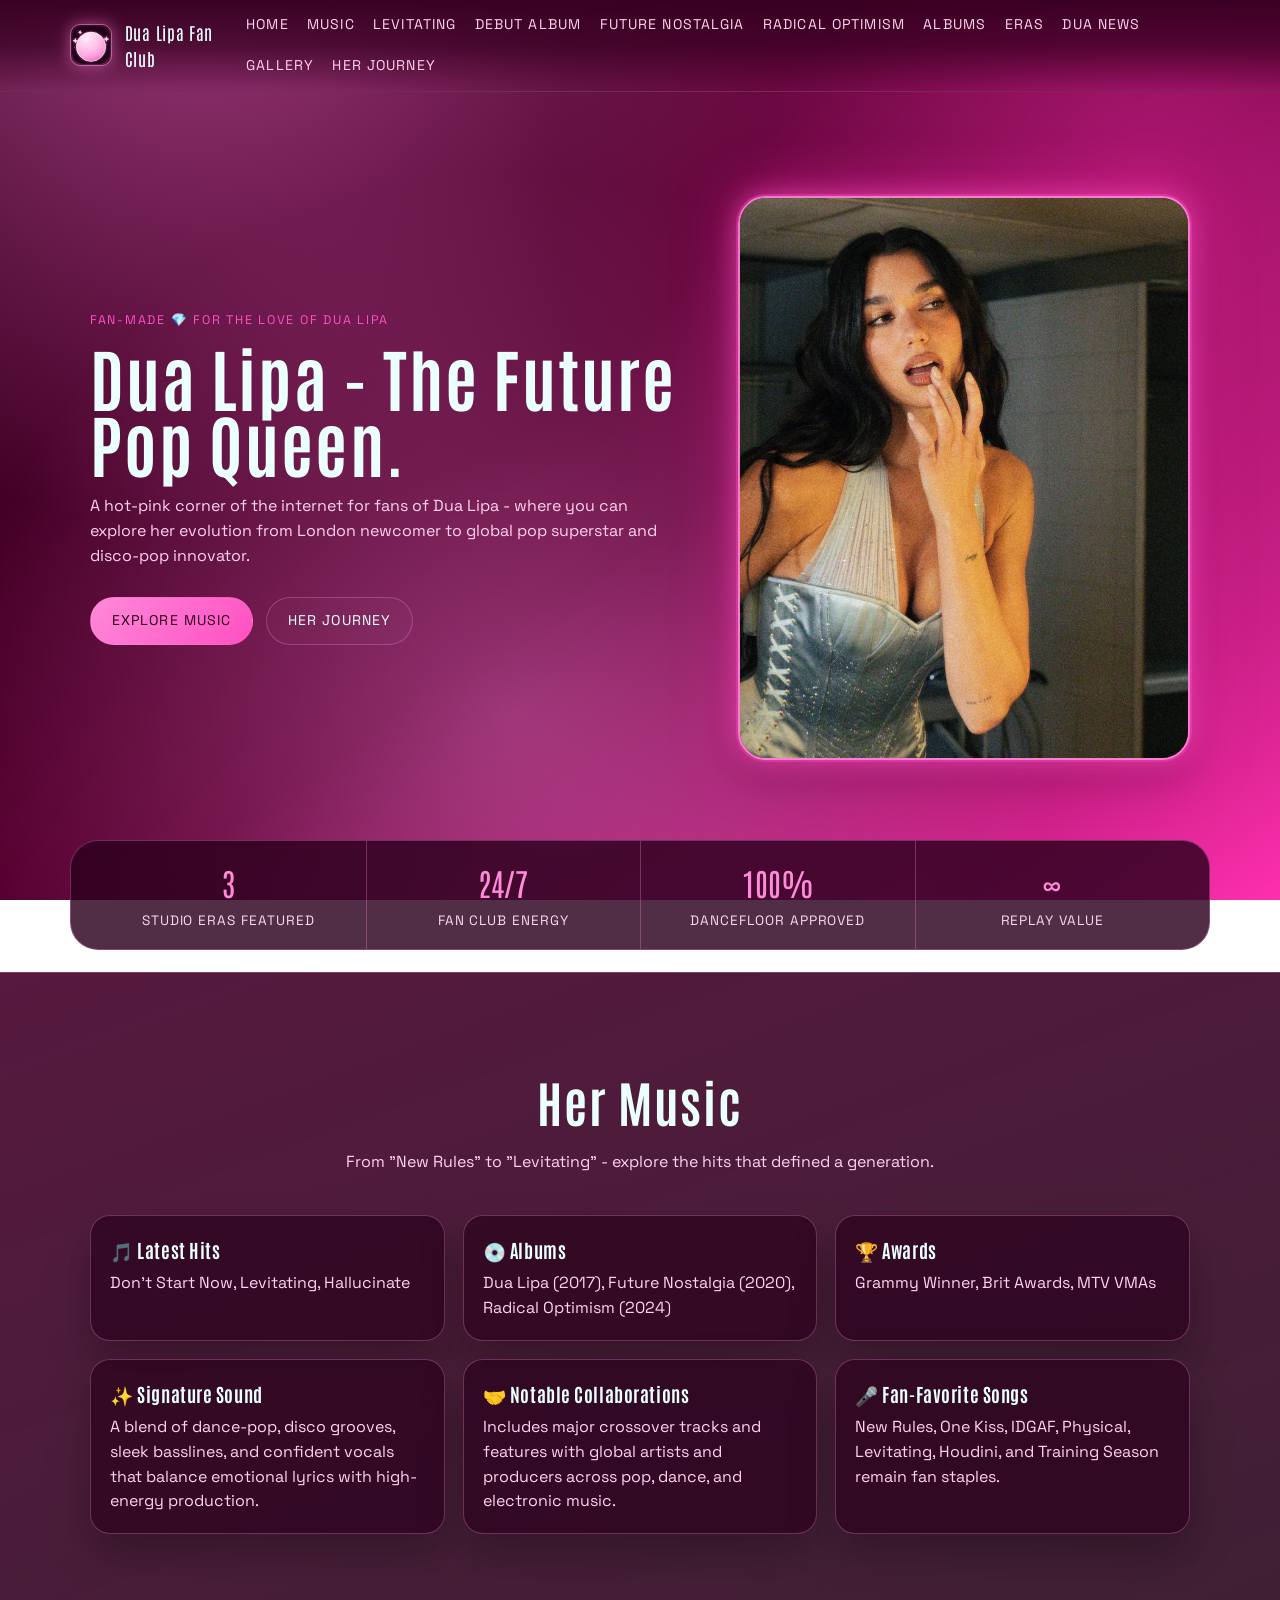
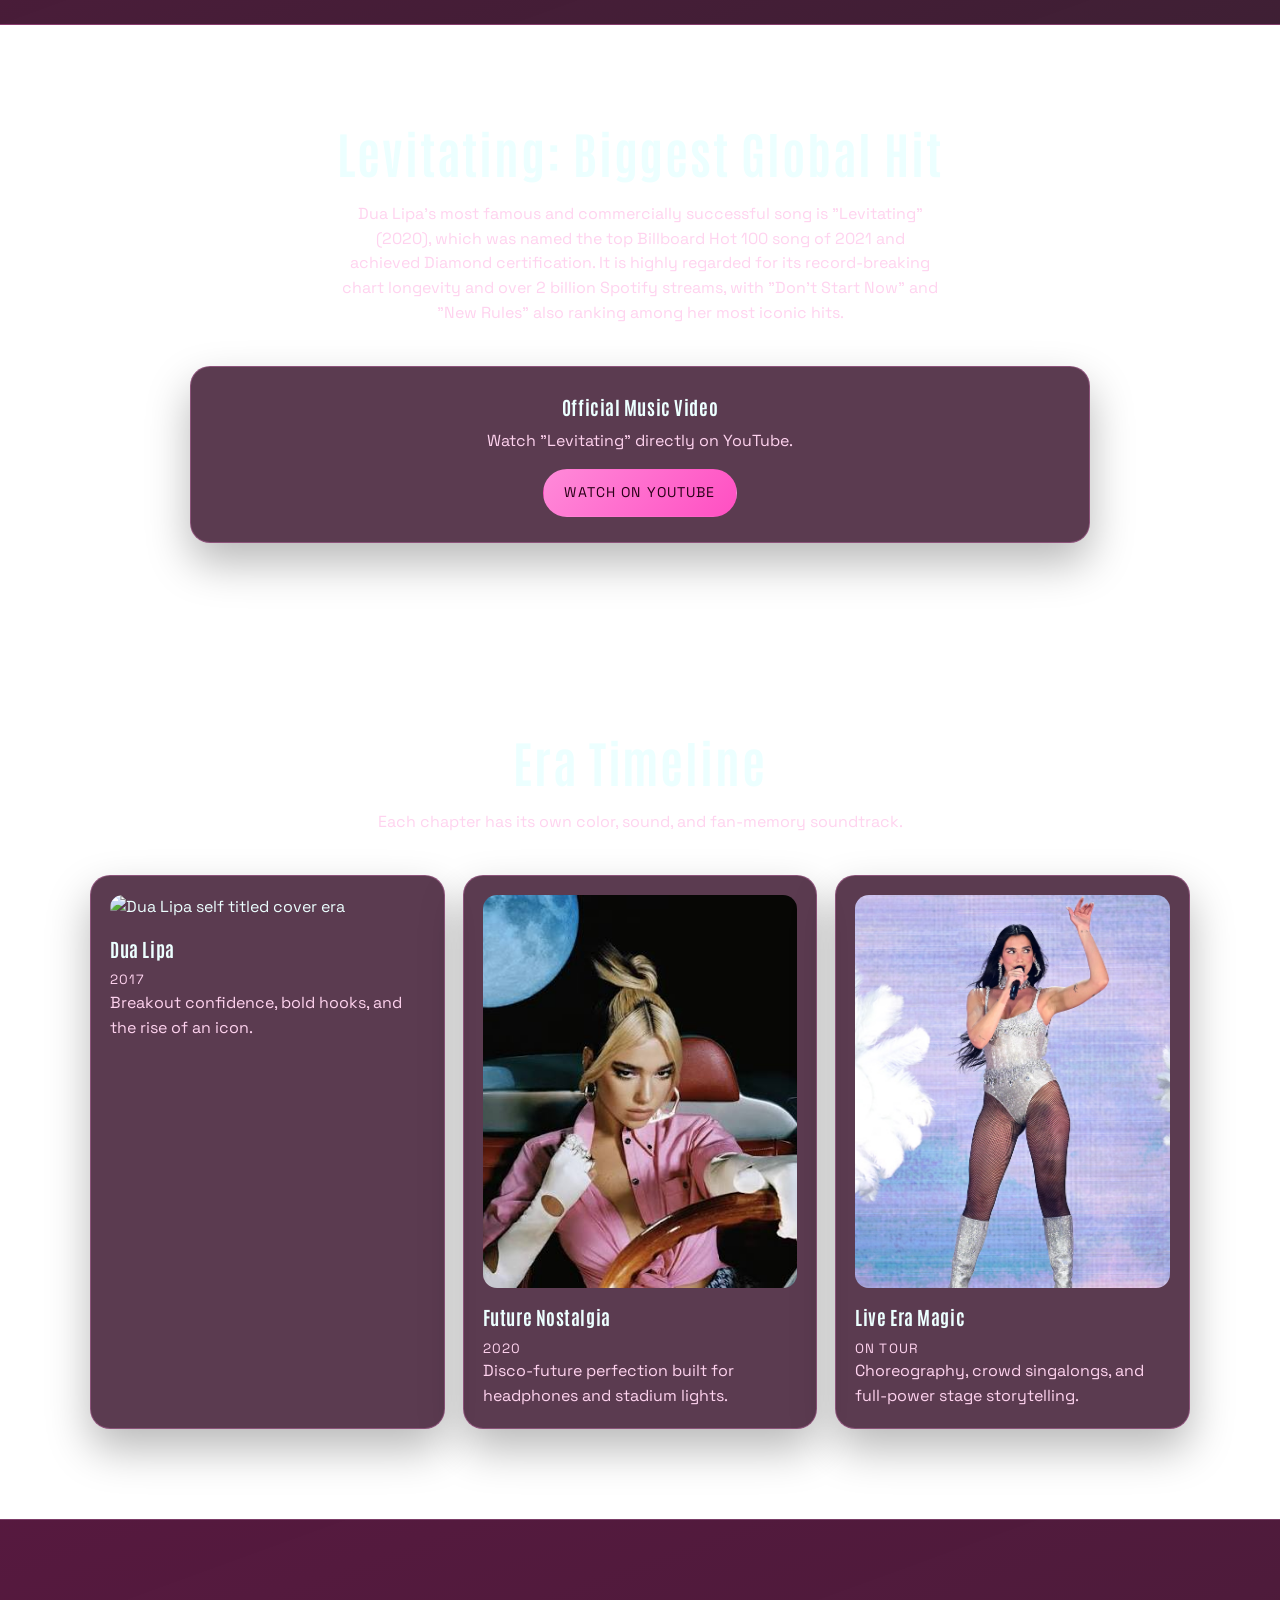
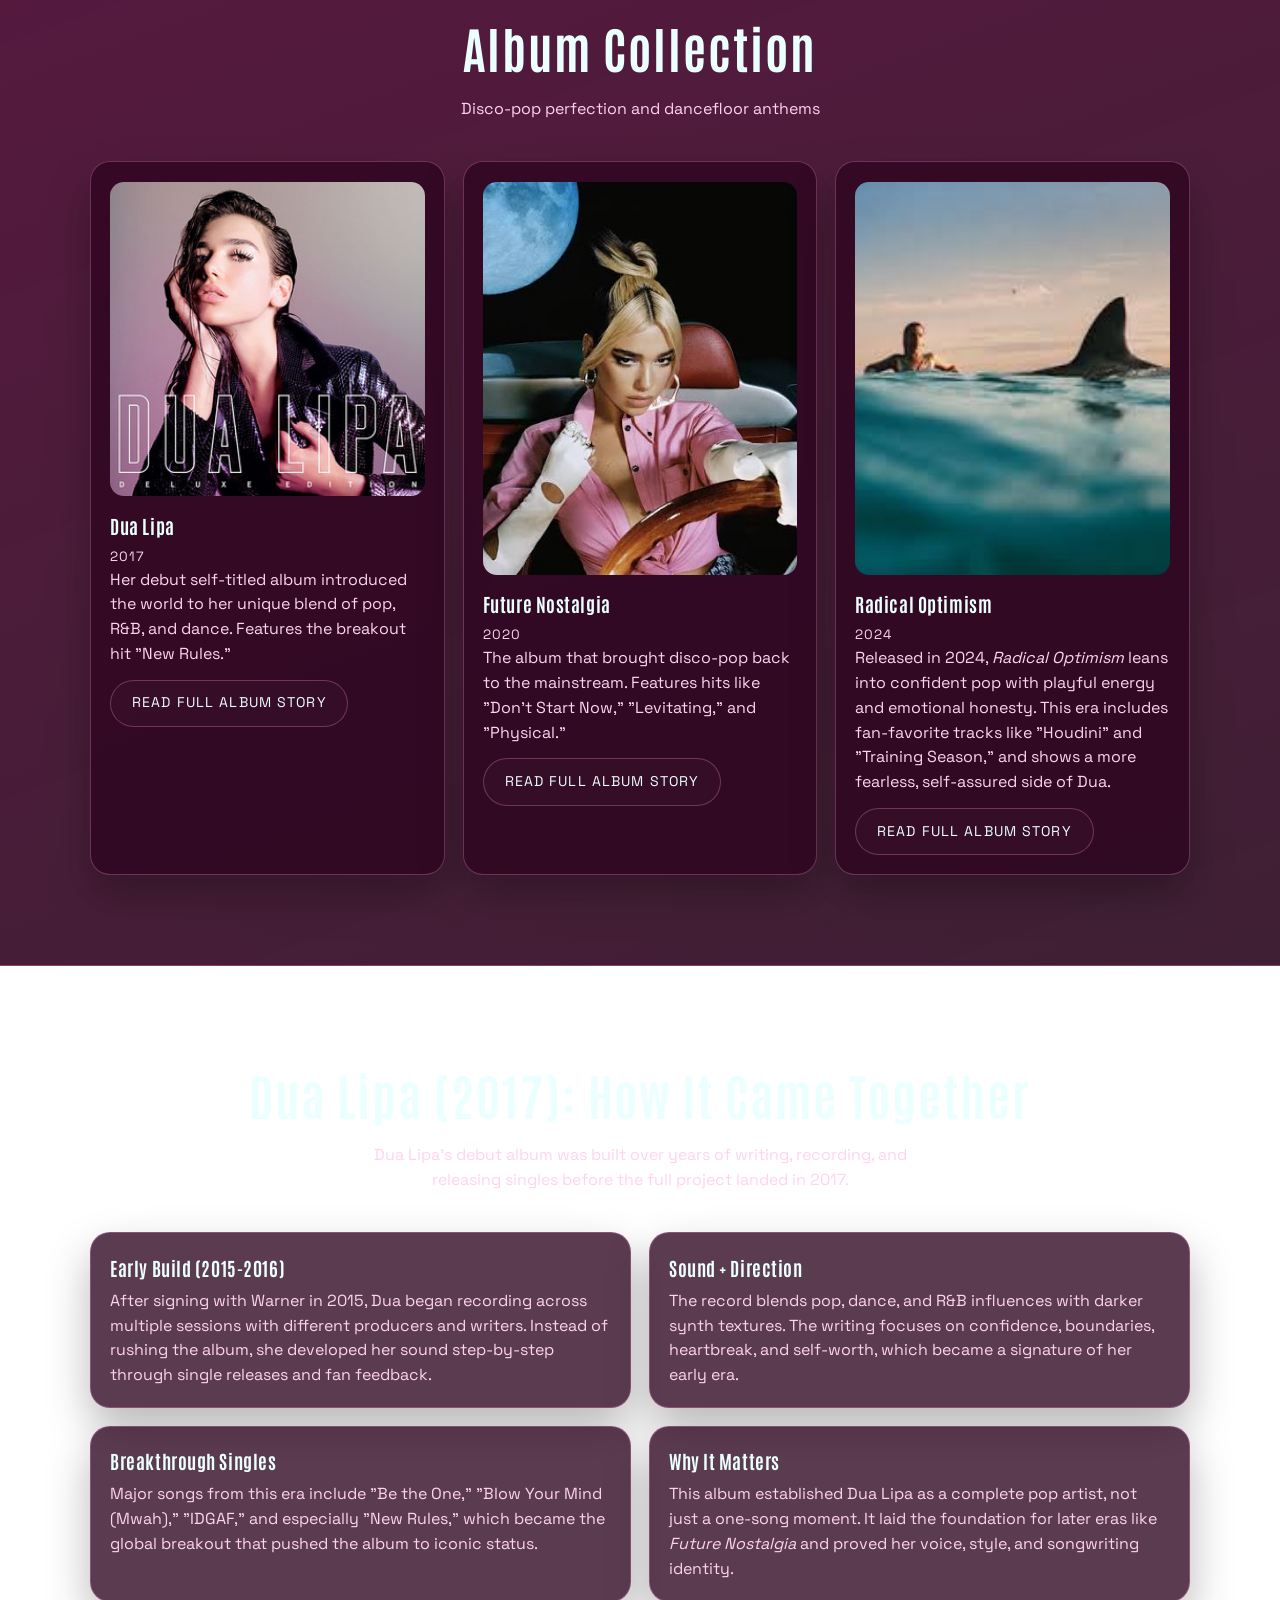
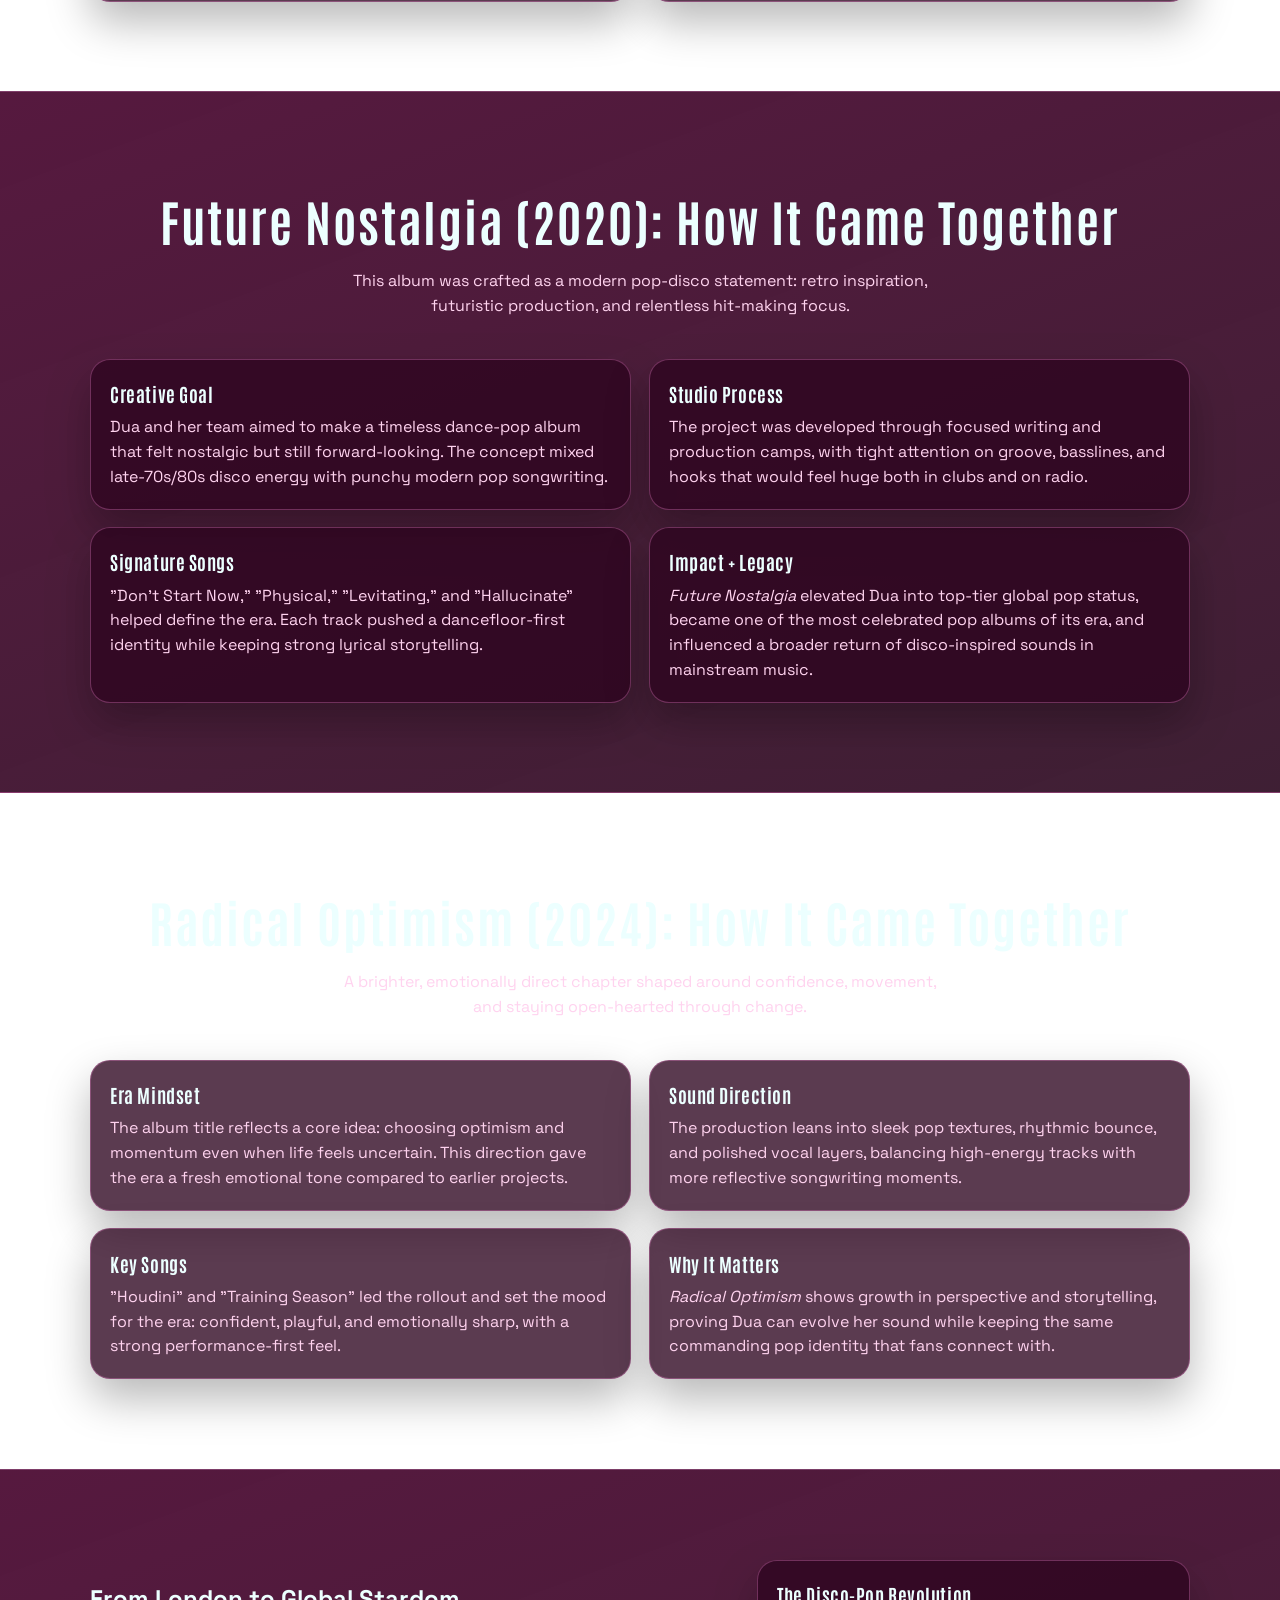
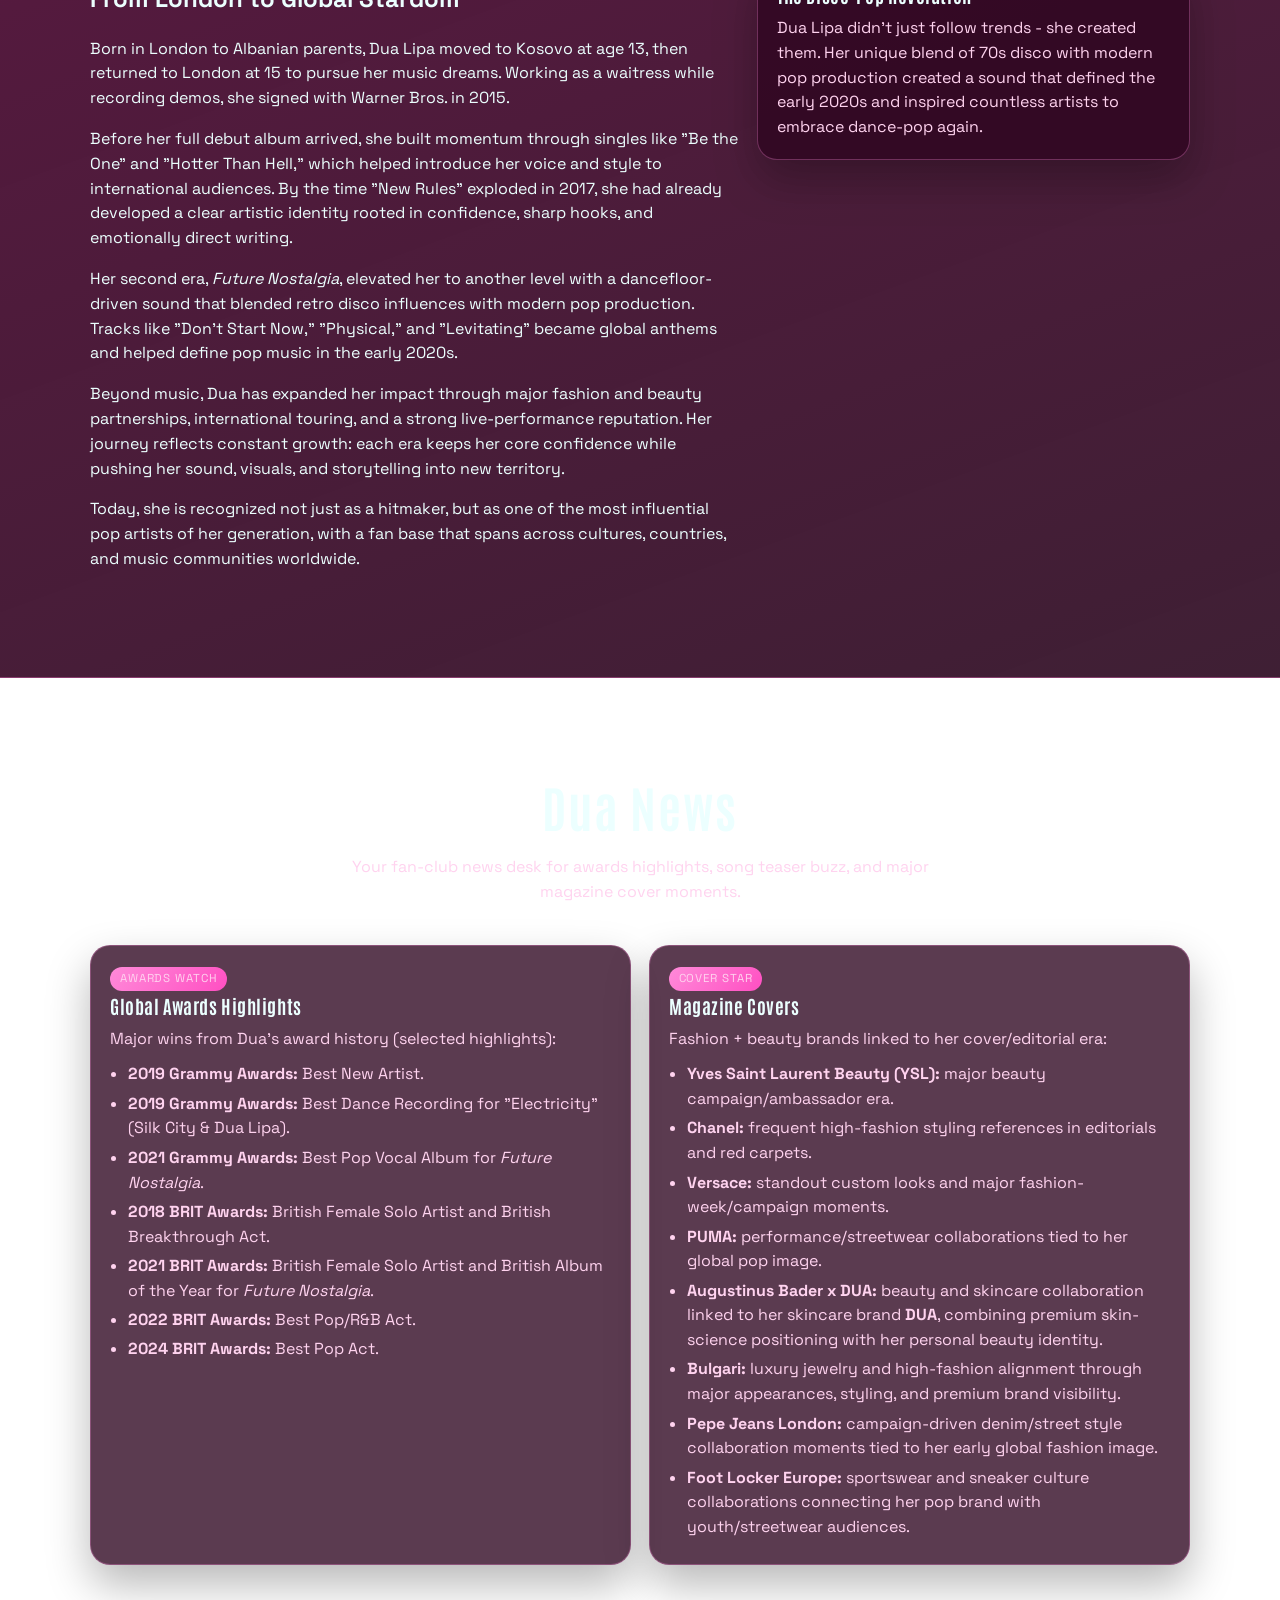
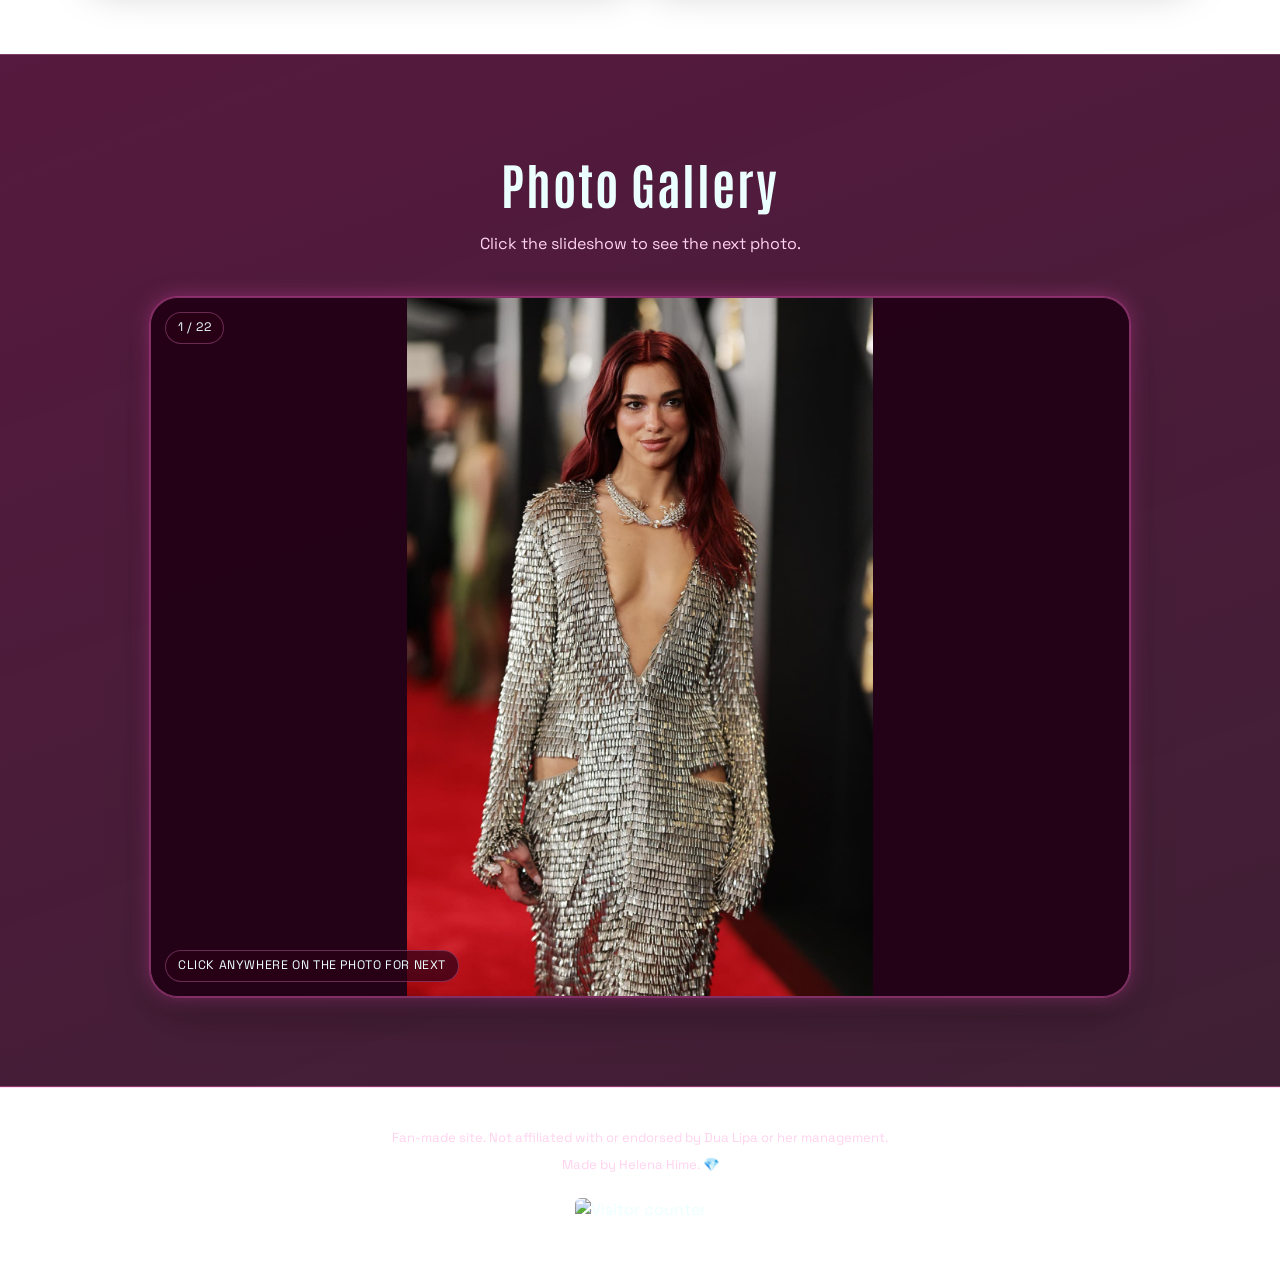
==== commit 50c800cc: "Make visitor counter bigger and more visible Co-Authored-By: Claude Sonnet 4.6 <noreply@anthropic.co" ====
--- a/dua-lipa-fan-club.html
+++ b/dua-lipa-fan-club.html
@@ -486,11 +486,11 @@
         <p class="small">
           Made by Helena Hime. 💎
         </p>
-        <p class="small" style="margin-top: 0.6rem;">
+        <p style="margin-top: 1rem;">
           <img
             src="https://hits.seeyoufarm.com/api/count/incr/badge.svg?url=https%3A%2F%2Fhelenahimelinosilva-byte.github.io%2Fdualipafanclub&count_bg=%23FF4FC2&title_bg=%232A0018&icon=heart&icon_color=%23FFFFFF&title=visitors&edge_flat=true"
             alt="Visitor counter"
-            style="height: 22px; display: inline-block; vertical-align: middle; border-radius: 4px;"
+            style="height: 32px; display: inline-block; vertical-align: middle; border-radius: 6px;"
           />
         </p>
       </div>
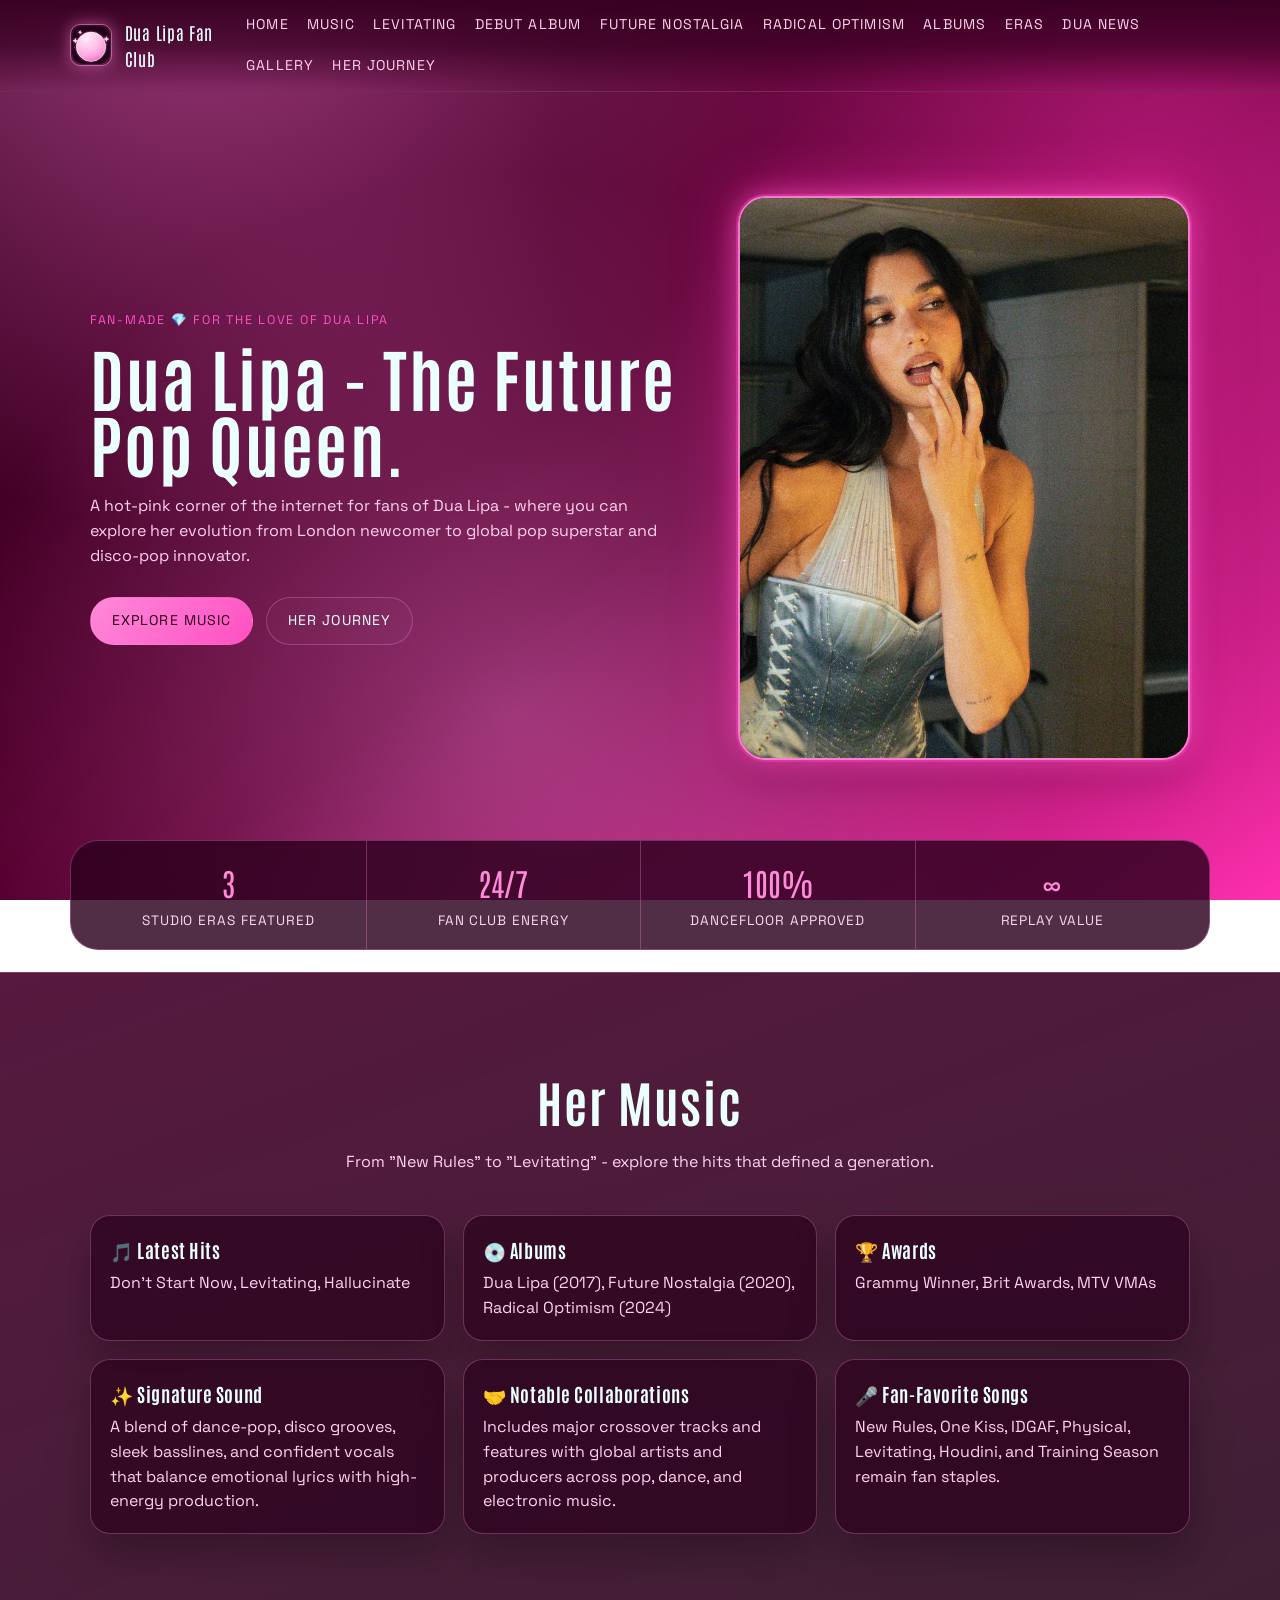
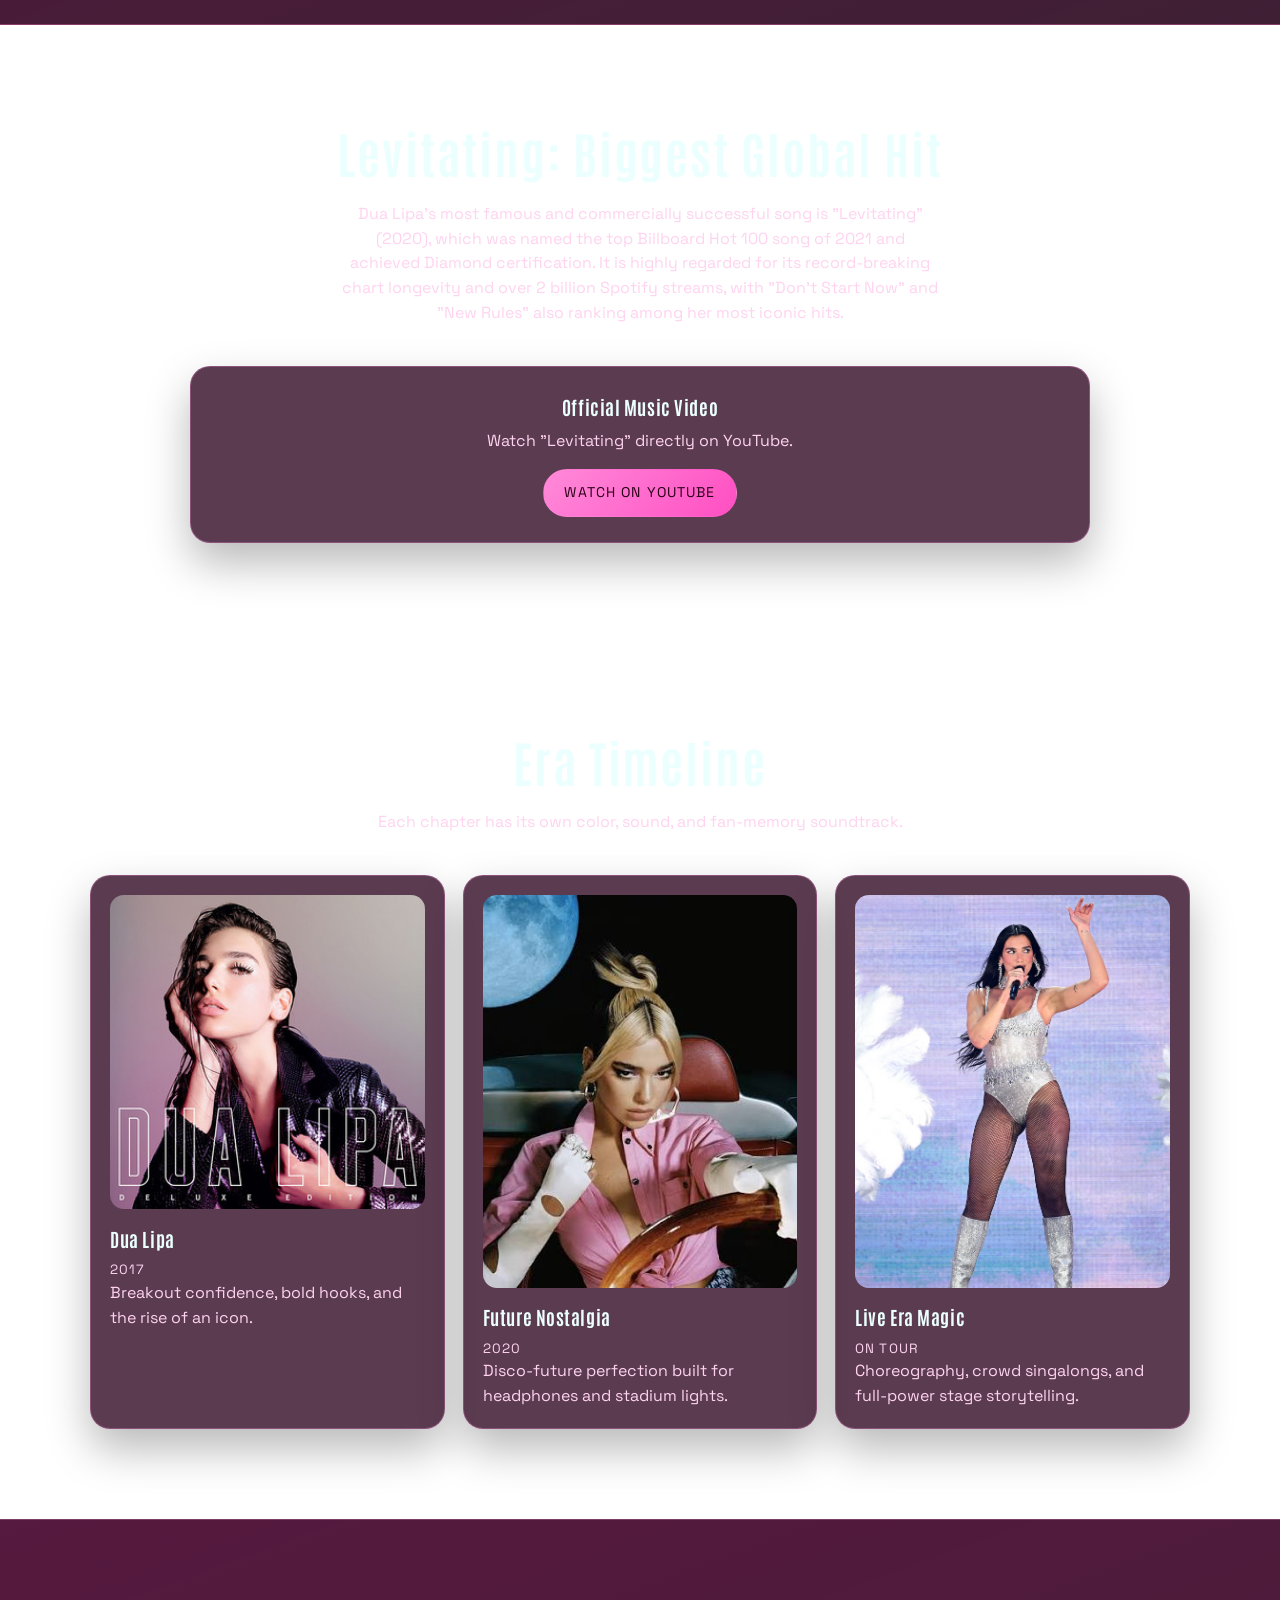
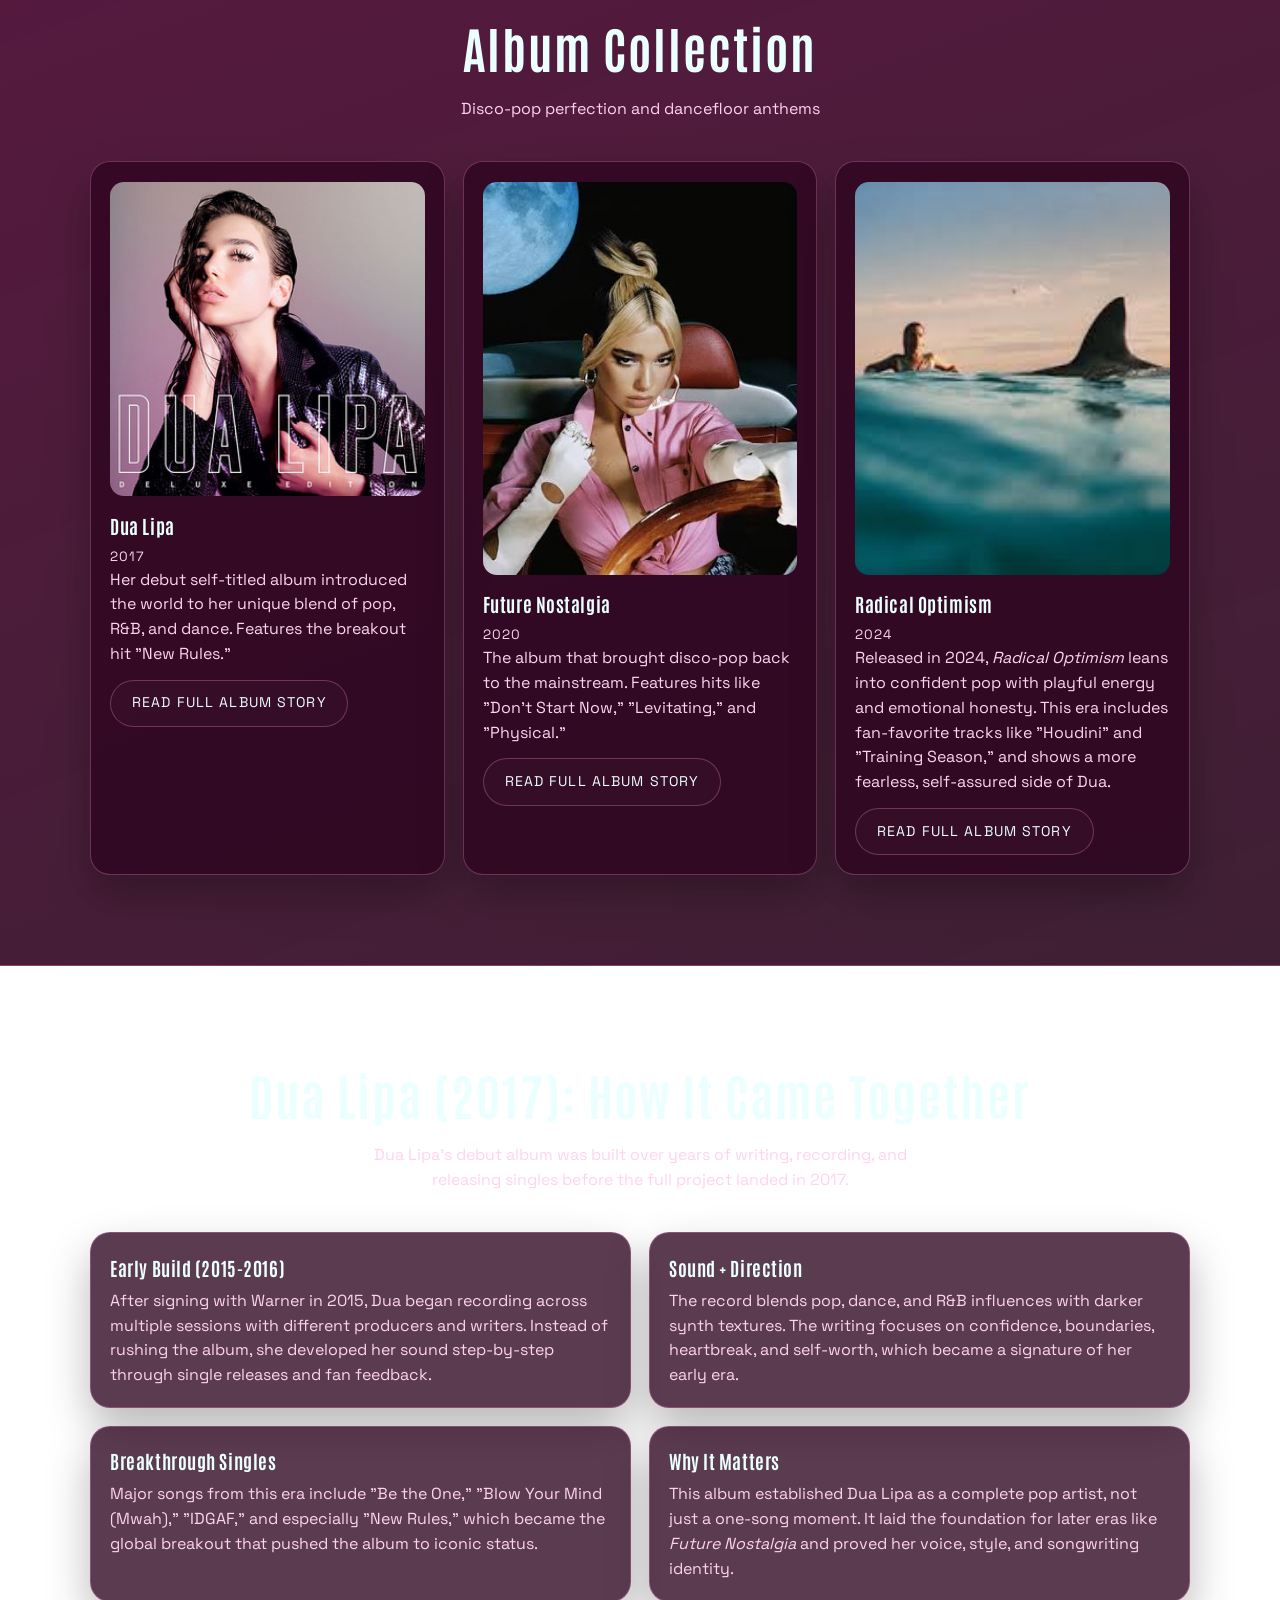
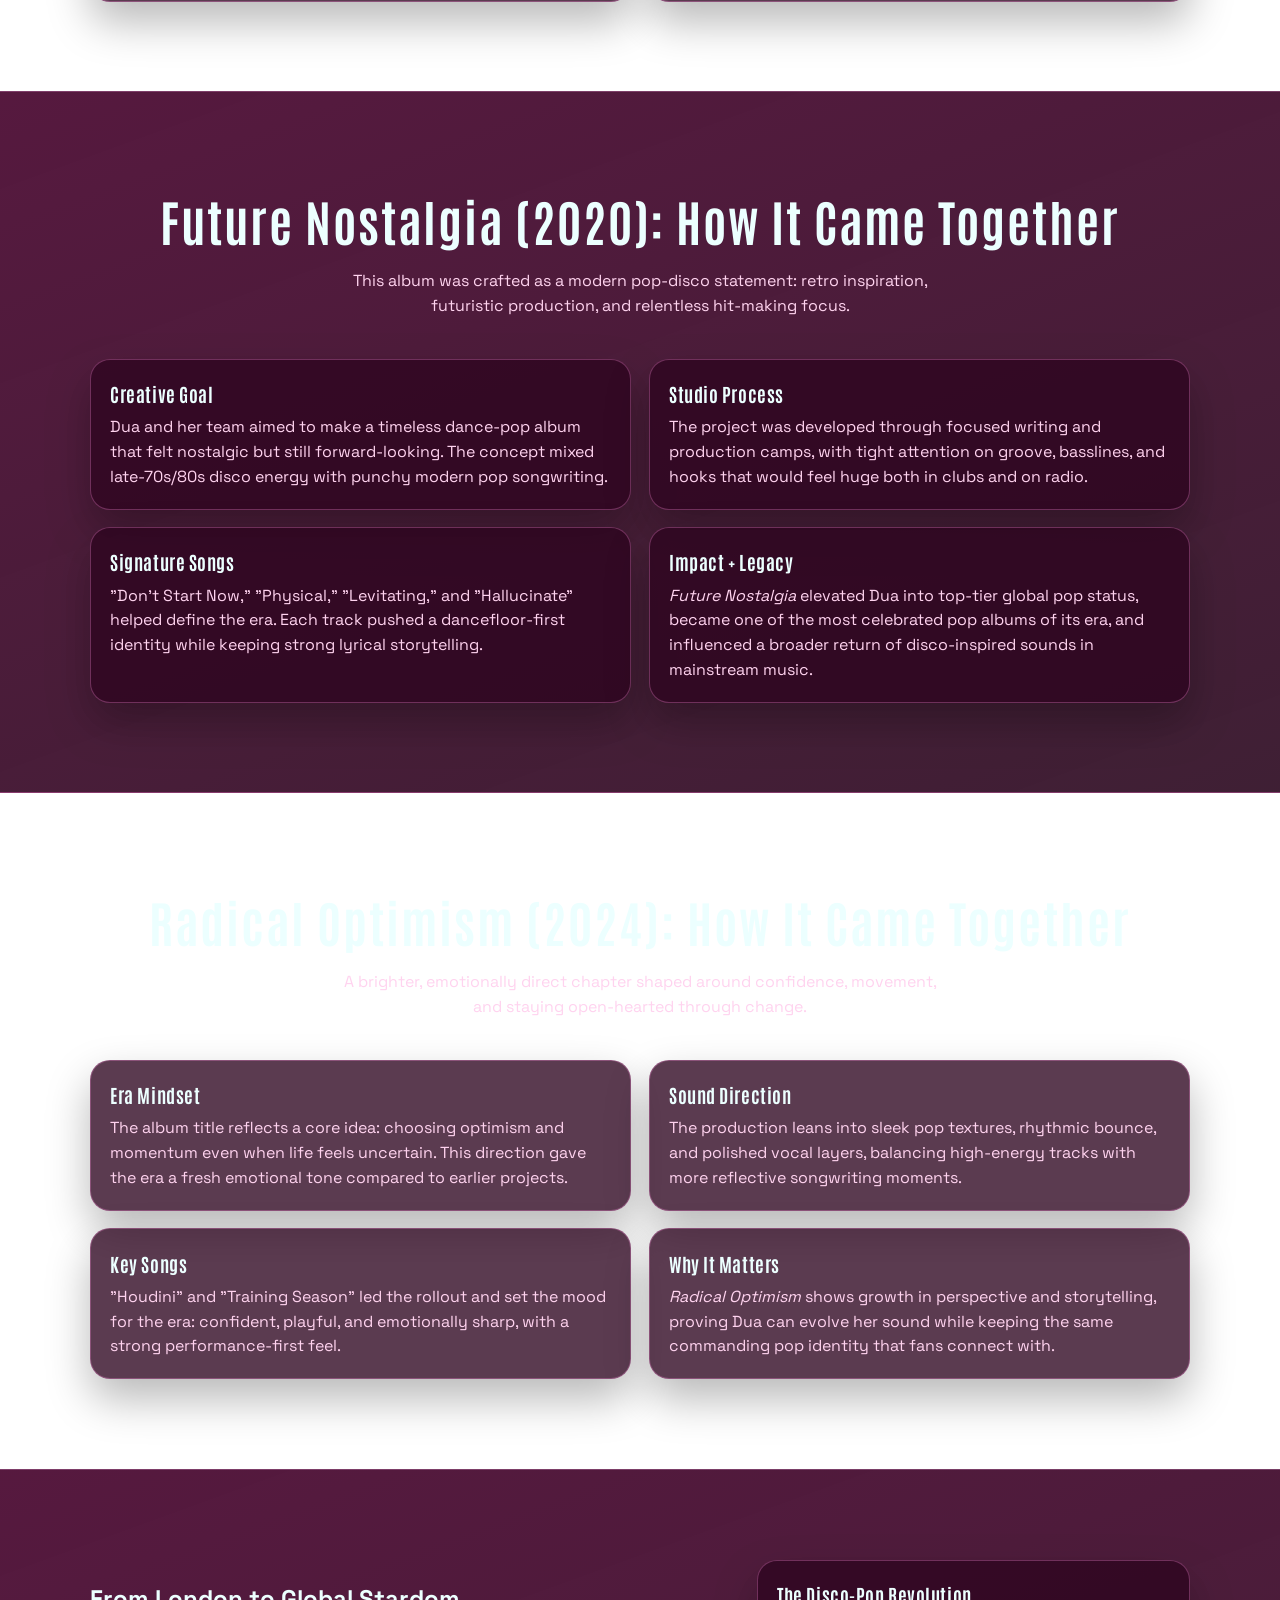
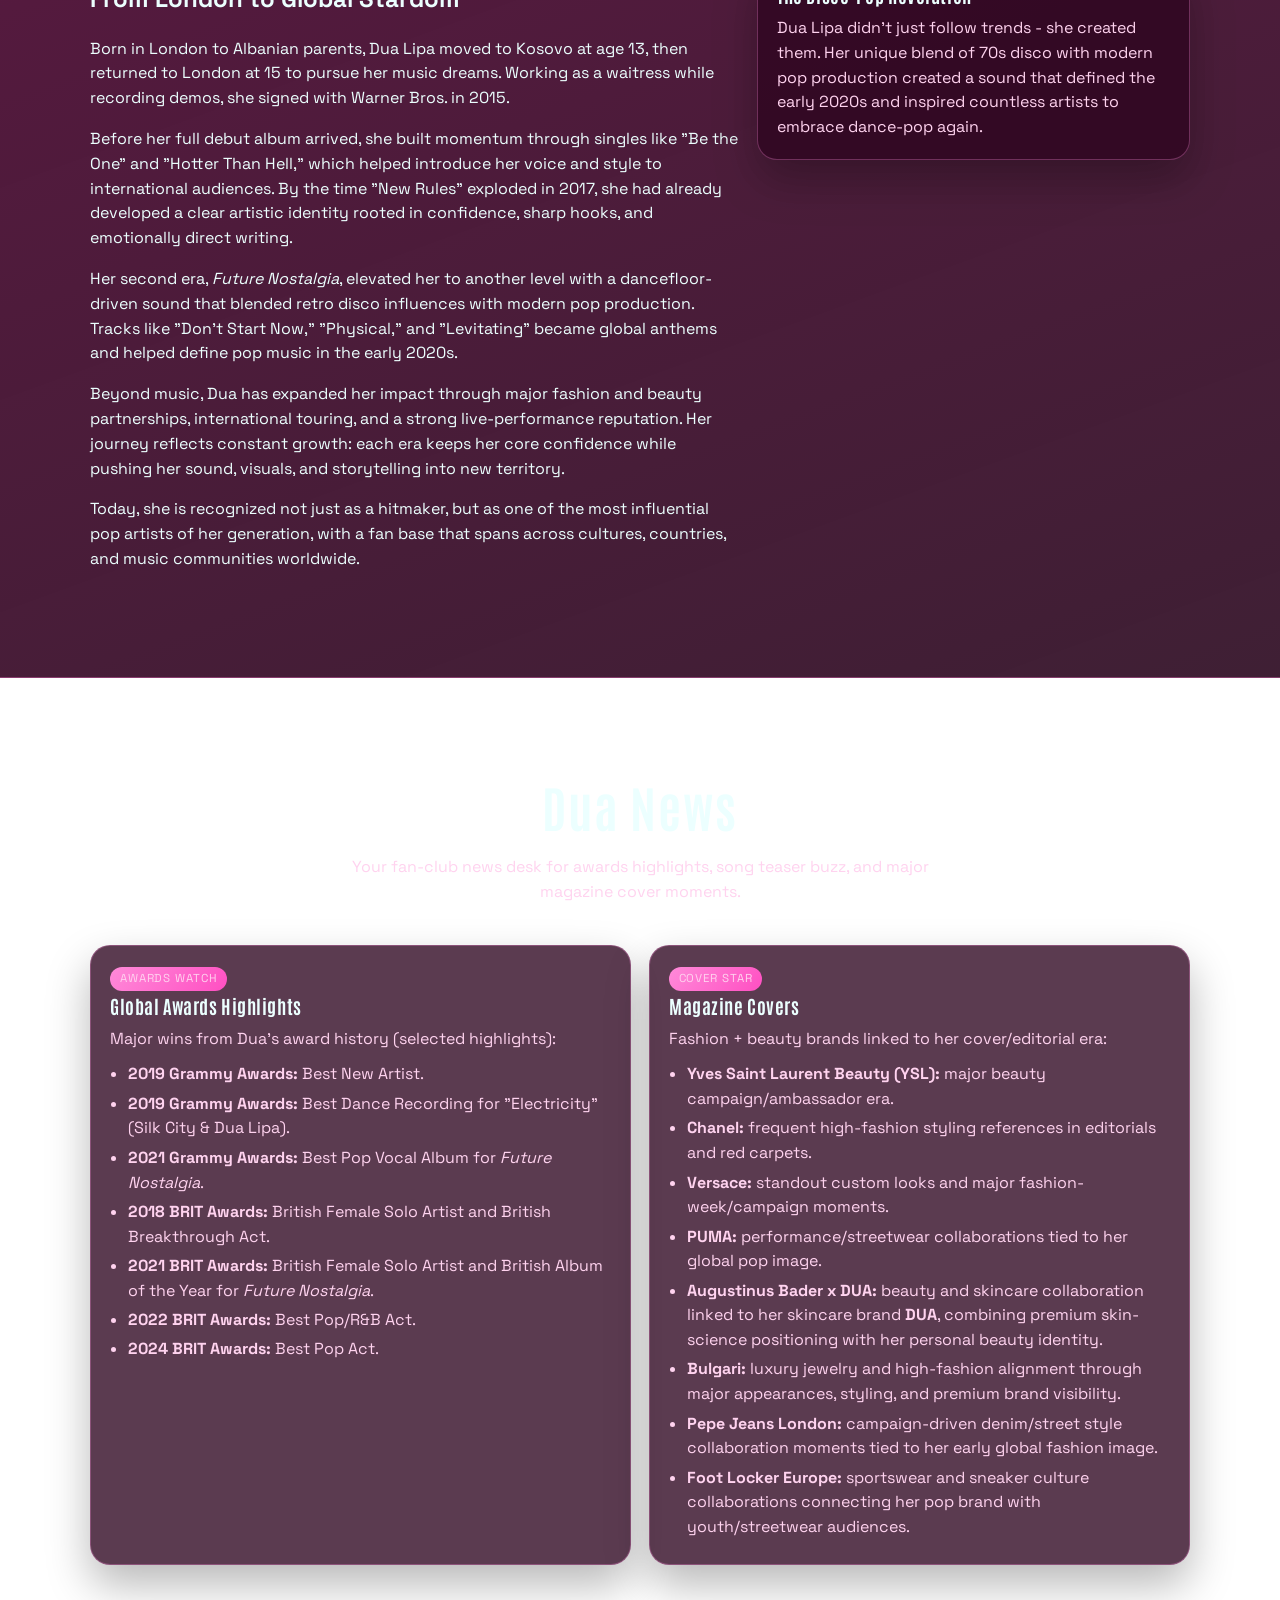
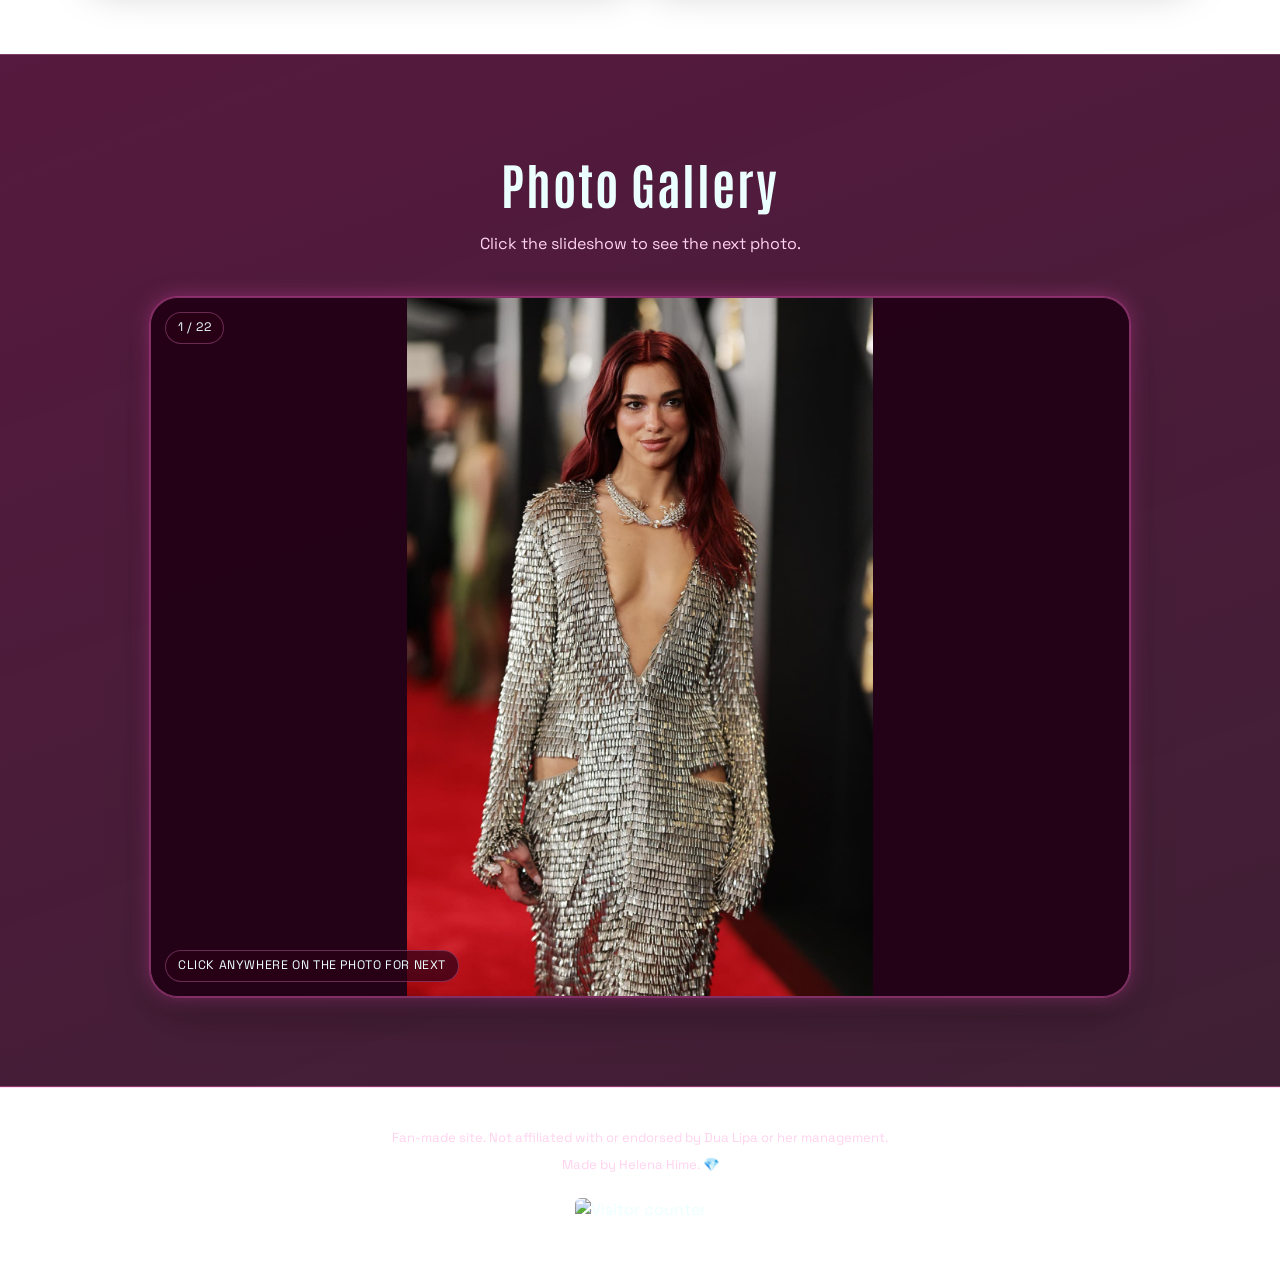
==== commit 0fac1691: "Fix missing era timeline image, use dualipa2017.jpg Co-Authored-By: Claude Sonnet 4.6 <noreply@anthr" ====
--- a/dua-lipa-fan-club.html
+++ b/dua-lipa-fan-club.html
@@ -169,7 +169,7 @@
           </div>
           <div class="era-grid">
             <article class="era-card">
-              <img class="self-titled-cover" src="dualipaselftitledera.JPG" alt="Dua Lipa self titled cover era" />
+              <img class="self-titled-cover" src="dualipa2017.jpg" alt="Dua Lipa self titled cover era" />
               <h3>Dua Lipa</h3>
               <p class="album-year">2017</p>
               <p>Breakout confidence, bold hooks, and the rise of an icon.</p>
@@ -488,7 +488,7 @@
         </p>
         <p style="margin-top: 1rem;">
           <img
-            src="https://hits.seeyoufarm.com/api/count/incr/badge.svg?url=https%3A%2F%2Fhelenahimelinosilva-byte.github.io%2Fdualipafanclub&count_bg=%23FF4FC2&title_bg=%232A0018&icon=heart&icon_color=%23FFFFFF&title=visitors&edge_flat=true"
+            src="https://visitor-badge.laobi.icu/badge?page_id=helenahimelinosilva-byte.dualipafanclub&left_color=%232A0018&right_color=%23FF4FC2&left_text=visitors"
             alt="Visitor counter"
             style="height: 32px; display: inline-block; vertical-align: middle; border-radius: 6px;"
           />
